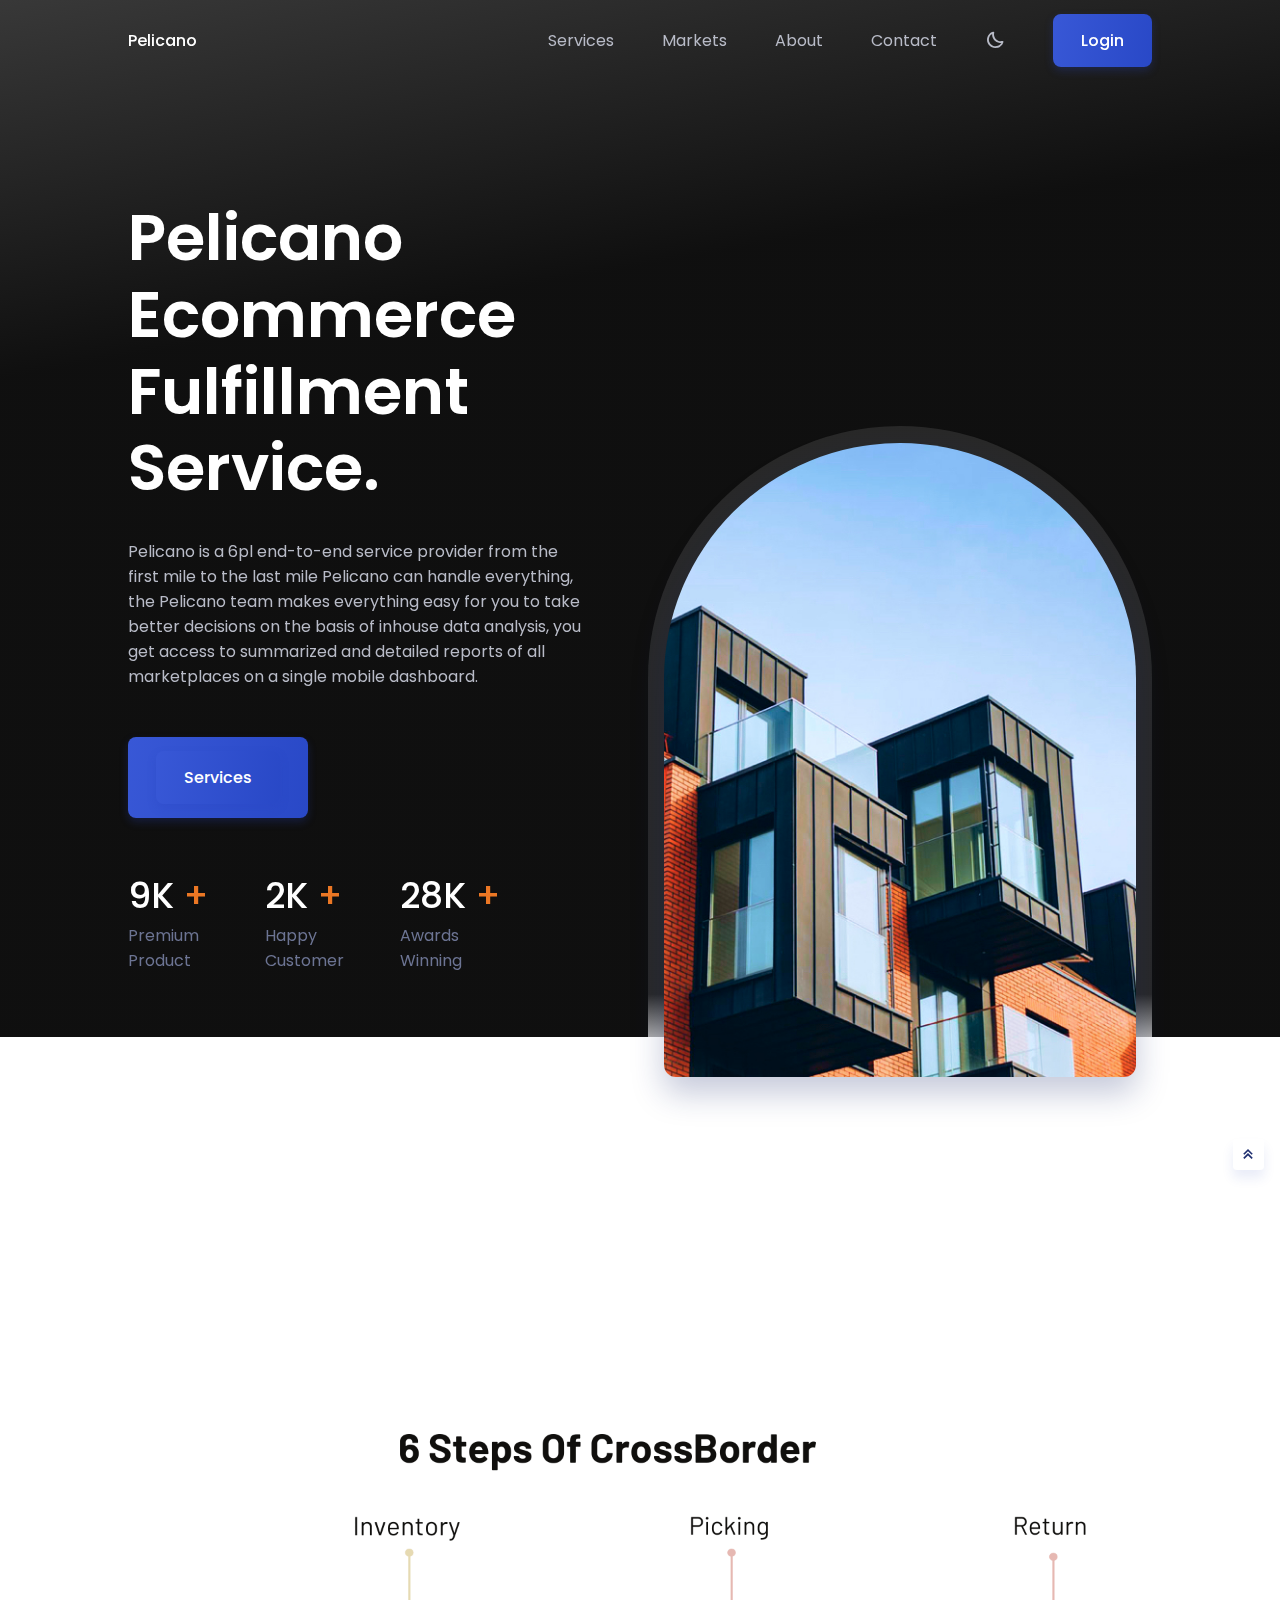
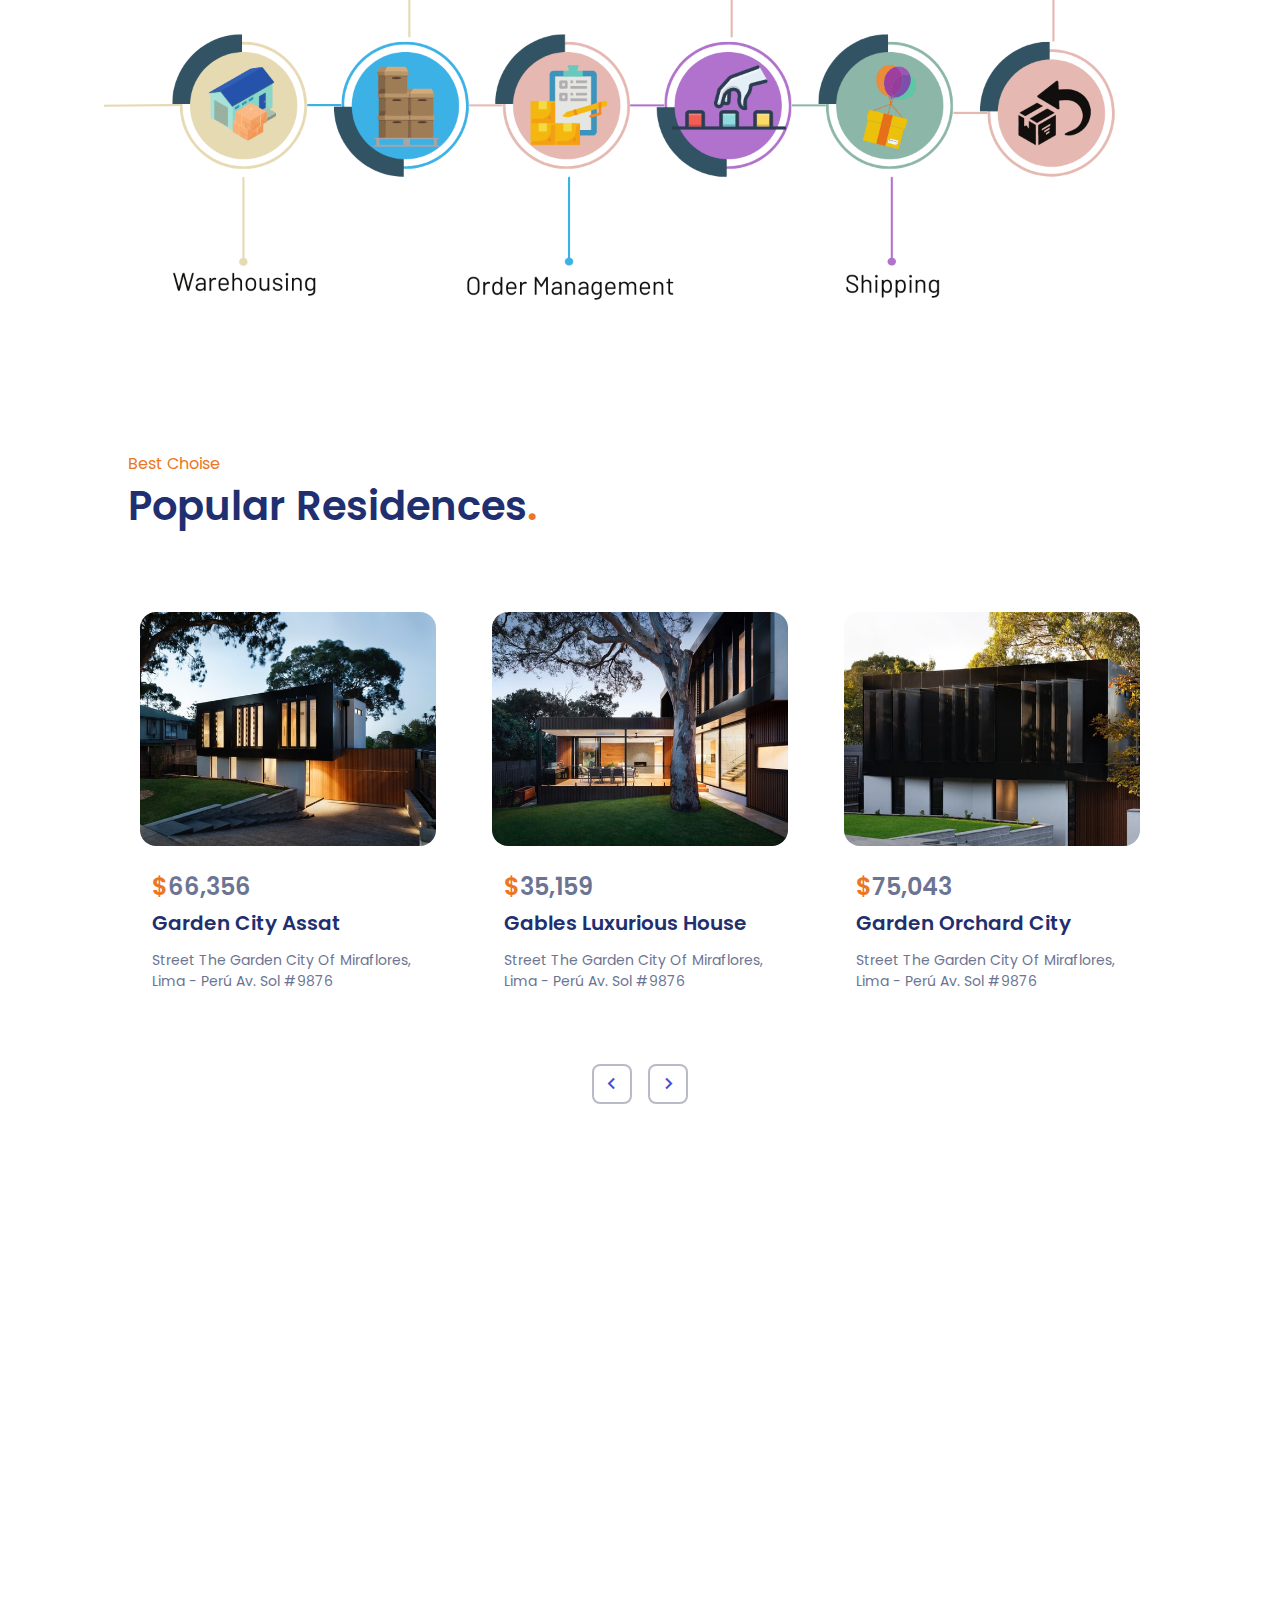
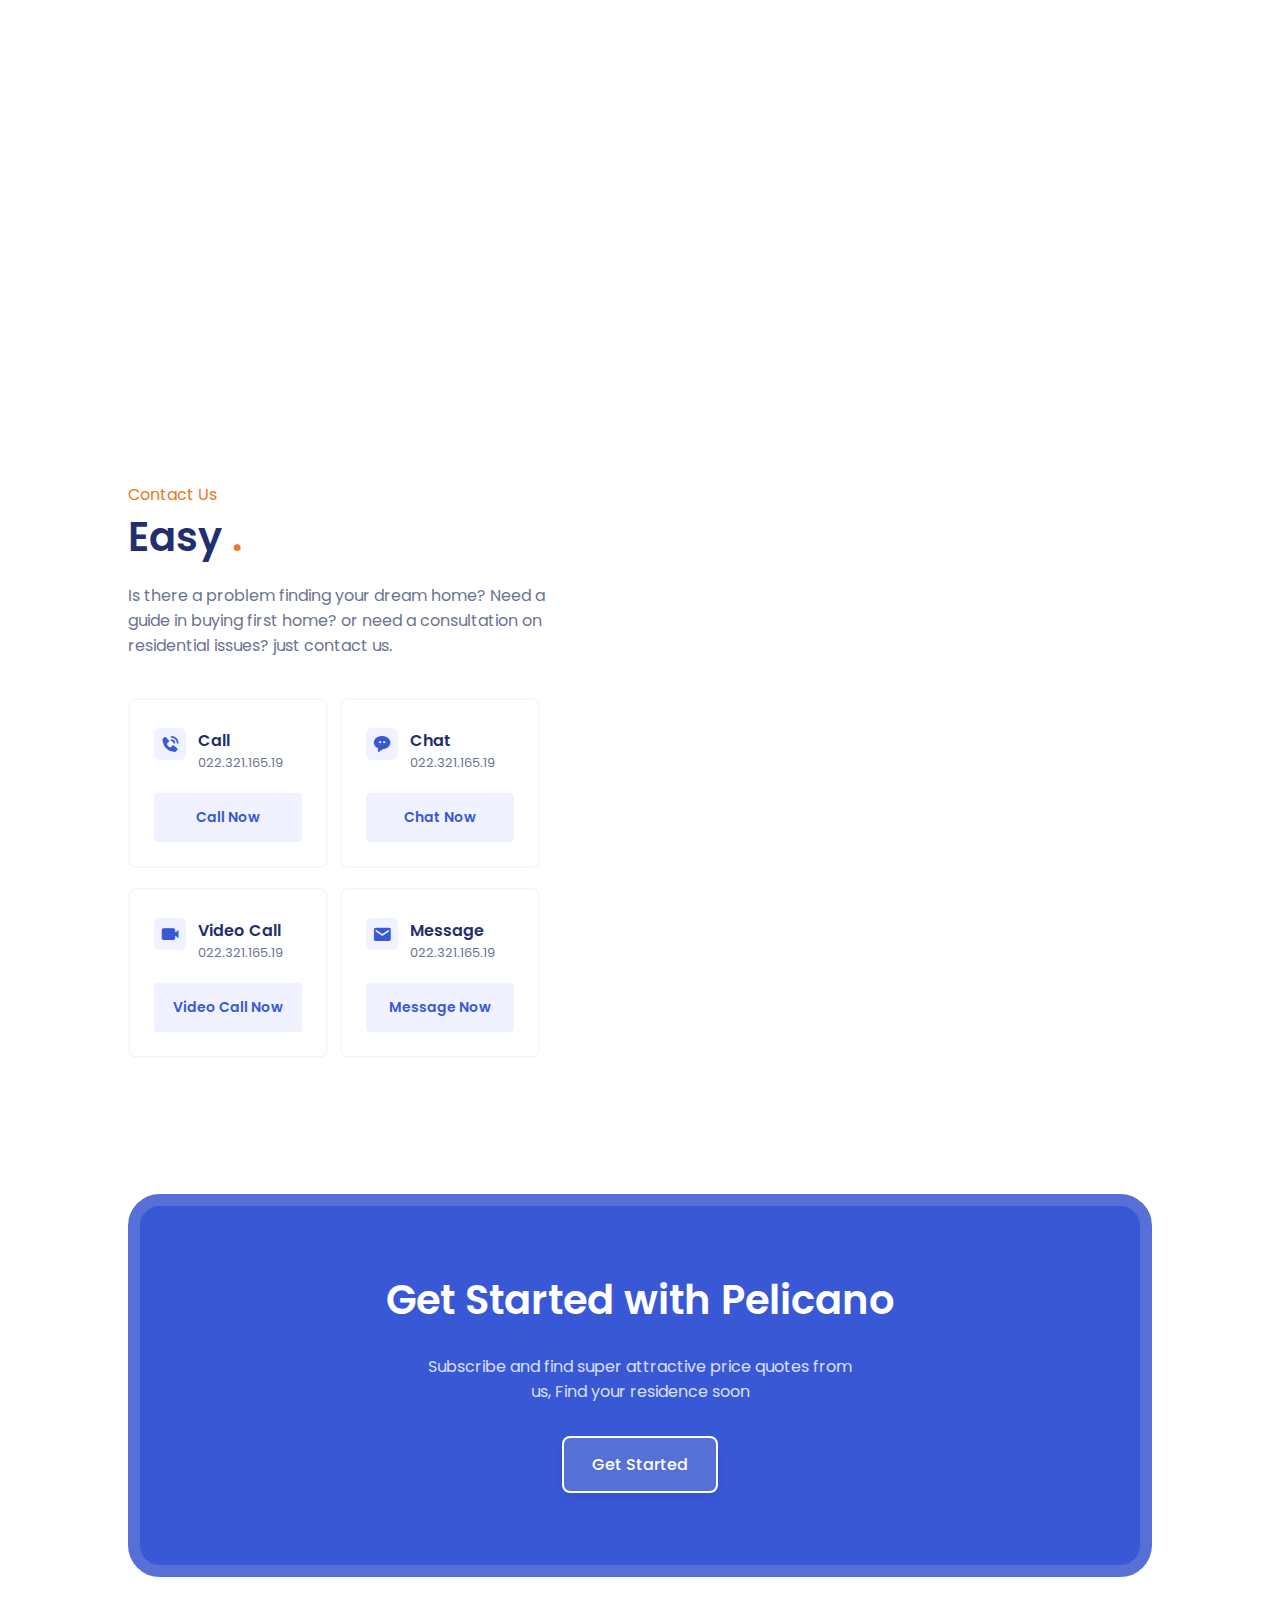
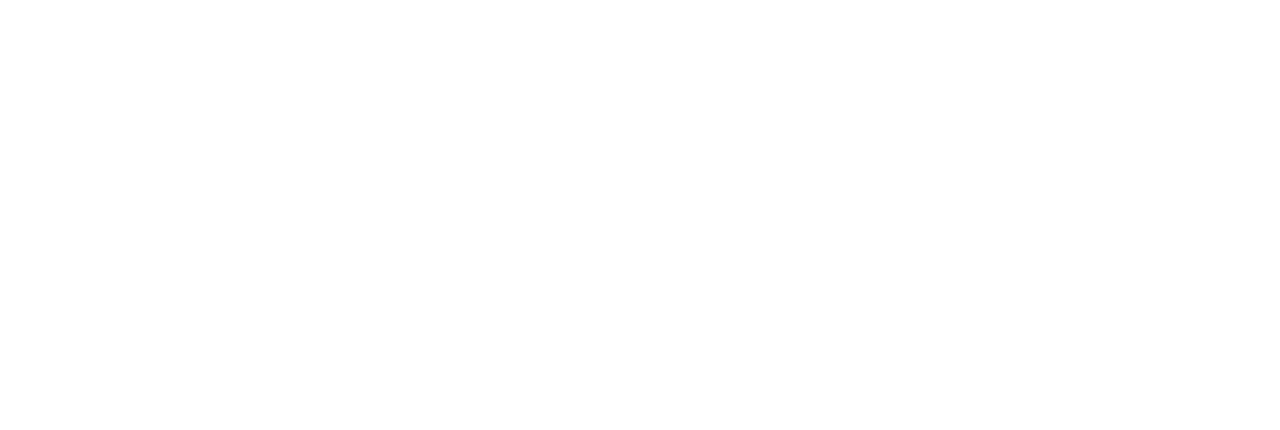
==== index.html @ 0309e541 "Update index.html" ====
<!DOCTYPE html>
<html lang="en">
    <head>
        <meta charset="UTF-8" />
        <meta name="viewport" content="width=device-width, initial-scale=1.0" />

        <!--=============== FAVICON ===============-->
        <link rel="shortcut icon" href="assets/img/favicon.png" type="image/x-icon" />

        <!--=============== BOXICONS ===============-->
        <link href="https://unpkg.com/boxicons@2.1.2/css/boxicons.min.css" rel="stylesheet" />

        <!--=============== SWIPER CSS ===============-->
        <link rel="stylesheet" href="assets/css/swiper-bundle.min.css" />

        <!--=============== CSS ===============-->
        <link rel="stylesheet" href="assets//css//styles.css" />

        <title>Pelicano - Home</title>
    </head>
    <body>
        <!--==================== HEADER ====================-->
        <header class="header" id="header">
            <nav class="nav container">
                <a href="index.html" class="nav__logo"> Pelicano 
                    <!-- <i class="bx bxs-home-alt-2"></i>  -->
                </a>
                <div class="nav__menu">
                    <ul class="nav__list">
                        <li class="nav__item">
                            <a href="Services.html" class="nav__link">
                                <i class="bx bx-home-alt-2"></i>
                                <span>Services</span>
                            </a>
                        </li>
                        <li class="nav__item">
                            <a href="Markets.html" class="nav__link">
                                <i class="bx bx-building-house"></i>
                                <span>Markets</span>
                            </a>
                        </li>
                        <li class="nav__item">
                            <a href="About.html" class="nav__link">
                                <i class="bx bx-award"></i>
                                <span>About</span>
                            </a>
                        </li>
                        <li class="nav__item">
                            <a href="Contacts.html" class="nav__link">
                                <i class="bx bxs-phone"></i>
                                <span>Contact</span>
                            </a>
                        </li>
                    </ul>
                </div>

                <!--Theme change button -->
                <i class="bx bx-moon change-theme" id="theme-button"></i>

                <a href="Login.html" class="button nav__button">Login</a>
            </nav>
        </header>

        <!--==================== MAIN ====================-->
        <main class="main">
            <!--==================== HOME ====================-->
            <section class="home section" id="home">
                <div class="home__container container grid">
                    <div class="home__data">
                        <h1 class="home__title">
                            Pelicano Ecommerce Fulfillment Service. <br />
                        </h1>
                        <p class="home__description">
                            Pelicano is a 6pl end-to-end service provider from the first mile to the last mile Pelicano can handle everything, the Pelicano team makes everything easy for you to take better decisions on the basis of inhouse data analysis, you get access to summarized and detailed reports of all marketplaces on a single mobile dashboard.
                        </p>

                        <form action="Services.html" class="button">
                            <!-- <i class="bx bxs-map"></i>
                            <input
                                type="search"
                                placeholder="Search by location..."
                                class="home__search-input"
                            /> -->
                            <button class="button">Services</button>
                        </form>
                    <br/><br/><br/>

                        <div class="home__value">
                            <div>
                                <h1 class="home__value-number">9K <span>+</span></h1>
                                <span class="home__value-secription">Premium <br />Product</span>
                            </div>
                            <div>
                                <h1 class="home__value-number">2K <span>+</span></h1>
                                <span class="home__value-secription">Happy <br />Customer</span>
                            </div>
                            <div>
                                <h1 class="home__value-number">28K <span>+</span></h1>
                                <span class="home__value-secription">Awards <br />Winning</span>
                            </div>
                        </div>
                    </div>

                    <div class="home__images">
                        <div class="home__orbe"></div>
                        <div class="home__img">
                            <img src="assets/img/home.jpg" alt="home" />
                        </div>
                    </div>
                </div>
            </section>

            <!--==================== LOGOS ====================-->
            <section class="logos section">
                <div class="logos__container container grid">
                    <div class="logos__img">
                        <img src="assets/img/logo1.png" alt="" />
                    </div>
                    <div class="logos__img">
                        <img src="assets/img/logo2.png" alt="" />
                    </div>
                    <div class="logos__img">
                        <img src="assets/img/logo3.png" alt="" />
                    </div>
                    <div class="logos__img">
                        <img src="assets/img/logo4.png" alt="" />
                    </div>
                </div>
            </section>
            <article class="popular2"><br/><br/><br/><br/>
                <img src="assets/img/6SOCB.webp" alt="" class="popular">
            </article>
            

            <!--==================== POPULAR ====================-->
            <section class="popular section" id="popular">
                <div class="container">
                    <span class="section__subtitle"> Best Choise </span>
                    <h2 class="section__title">Popular Residences<span>.</span></h2>

                    <div class="popular__container swiper">
                        <div class="swiper-wrapper">
                            <article class="popular__card swiper-slide">
                                <img src="assets/img/popular1.jpg" alt="" class="popular__img" />
                                <div class="popular__data">
                                    <h2 class="popular__price"><span>$</span>66,356</h2>
                                    <h3 class="popular__title">Garden City Assat</h3>
                                    <p class="popular__description">
                                        Street The Garden City Of Miraflores, Lima - Perú Av. Sol
                                        #9876
                                    </p>
                                </div>
                            </article>

                            <article class="popular__card swiper-slide">
                                <img src="assets/img/popular2.jpg" alt="" class="popular__img" />
                                <div class="popular__data">
                                    <h2 class="popular__price"><span>$</span>35,159</h2>
                                    <h3 class="popular__title">Gables Luxurious House</h3>
                                    <p class="popular__description">
                                        Street The Garden City Of Miraflores, Lima - Perú Av. Sol
                                        #9876
                                    </p>
                                </div>
                            </article>

                            <article class="popular__card swiper-slide">
                                <img src="assets/img/popular3.jpg" alt="" class="popular__img" />
                                <div class="popular__data">
                                    <h2 class="popular__price"><span>$</span>75,043</h2>
                                    <h3 class="popular__title">Garden Orchard City</h3>
                                    <p class="popular__description">
                                        Street The Garden City Of Miraflores, Lima - Perú Av. Sol
                                        #9876
                                    </p>
                                </div>
                            </article>

                            <article class="popular__card swiper-slide">
                                <img src="assets/img/popular4.jpg" alt="" class="popular__img" />
                                <div class="popular__data">
                                    <h2 class="popular__price"><span>$</span>62,024</h2>
                                    <h3 class="popular__title">Luxurious City Garden</h3>
                                    <p class="popular__description">
                                        Street The Garden City Of Miraflores, Lima - Perú Av. Sol
                                        #9876
                                    </p>
                                </div>
                            </article>

                            <article class="popular__card swiper-slide">
                                <img src="assets/img/popular5.jpg" alt="" class="popular__img" />
                                <div class="popular__data">
                                    <h2 class="popular__price"><span>$</span>47,043</h2>
                                    <h3 class="popular__title">Aliva Private Garden</h3>
                                    <p class="popular__description">
                                        Street The Garden City Of Miraflores, Lima - Perú Av. Sol
                                        #9876
                                    </p>
                                </div>
                            </article>
                        </div>

                        <div class="swiper-button-next">
                            <i class="bx bx-chevron-right"></i>
                        </div>
                        <div class="swiper-button-prev">
                            <i class="bx bx-chevron-left"></i>
                        </div>
                    </div>
                </div>
            </section>

            <!--==================== VALUE ====================-->
            <section class="value section" id="value">
                <div class="value__container container grid">
                    <div class="value__images">
                        <div class="value__orbe"></div>
                        <div class="value__img">
                            <img src="assets/img//value.jpg" alt="value" />
                        </div>
                    </div>

                    <div class="value__content">
                        <div class="value__data">
                            <span class="sction__subtitle">Our Value</span>
                            <h2 class="section__title">Value We Give To You<span>.</span></h2>
                            <p class="value__description">
                                We always ready to help by providing the best service for you. We
                                believe a good place to live can make your life better.
                            </p>
                        </div>

                        <div class="value__accordion">
                            <div class="value__accordion-item">
                                <header class="value__accordion-header">
                                    <i class="bx bxs-shield-x value__accordion-icon"></i>
                                    <h3 class="value__accordion-title">
                                        Best interest rates on the market
                                    </h3>
                                    <div class="value__accordion-arrow">
                                        <i class="bx bxs-down-arrow"></i>
                                    </div>
                                </header>

                                <div class="value__accordion-content">
                                    <p class="value__accordion-description">
                                        Price we provides is the best for you, we guarantee no price
                                        changes on your property due to various unexpected costs
                                        that may come.
                                    </p>
                                </div>
                            </div>

                            <div class="value__accordion-item">
                                <header class="value__accordion-header">
                                    <i class="bx bxs-x-square value__accordion-icon"></i>
                                    <h3 class="value__accordion-title">Prevent unstable prices</h3>
                                    <div class="value__accordion-arrow">
                                        <i class="bx bxs-down-arrow"></i>
                                    </div>
                                </header>

                                <div class="value__accordion-content">
                                    <p class="value__accordion-description">
                                        Price we provides is the best for you, we guarantee no price
                                        changes on your property due to various unexpected costs
                                        that may come.
                                    </p>
                                </div>
                            </div>

                            <div class="value__accordion-item">
                                <header class="value__accordion-header">
                                    <i class="bx bxs-bar-chart-square value__accordion-icon"></i>
                                    <h3 class="value__accordion-title">
                                        Best prices on the market
                                    </h3>
                                    <div class="value__accordion-arrow">
                                        <i class="bx bxs-down-arrow"></i>
                                    </div>
                                </header>

                                <div class="value__accordion-content">
                                    <p class="value__accordion-description">
                                        Price we provides is the best for you, we guarantee no price
                                        changes on your property due to various unexpected costs
                                        that may come.
                                    </p>
                                </div>
                            </div>

                            <div class="value__accordion-item">
                                <header class="value__accordion-header">
                                    <i class="bx bxs-check-square value__accordion-icon"></i>
                                    <h3 class="value__accordion-title">Security of your data</h3>
                                    <div class="value__accordion-arrow">
                                        <i class="bx bxs-down-arrow"></i>
                                    </div>
                                </header>

                                <div class="value__accordion-content">
                                    <p class="value__accordion-description">
                                        Price we provides is the best for you, we guarantee no price
                                        changes on your property due to various unexpected costs
                                        that may come.
                                    </p>
                                </div>
                            </div>
                        </div>
                    </div>
                </div>
            </section>

            <!--==================== CONTACT ====================-->
            <section class="contact section" id="contact">
                <div class="contact__container container grid">
                    <div class="contact__images">
                        <div class="contact__orbe"></div>
                        <div class="contact__img">
                            <img src="assets/img/contact.png" alt="contact" />
                        </div>
                    </div>

                    <div class="conatct__content">
                        <div class="contact__data">
                            <span class="section__subtitle">Contact Us</span>
                            <h2 class="section__title">Easy <span>.</span></h2>
                            <p class="contact__description">
                                Is there a problem finding your dream home? Need a guide in buying
                                first home? or need a consultation on residential issues? just
                                contact us.
                            </p>
                        </div>

                        <div class="contact__card">
                            <div class="contact__card-box">
                                <div class="contact__card-info">
                                    <i class="bx bxs-phone-call"></i>
                                    <div>
                                        <h3 class="contact__card-title">Call</h3>
                                        <p class="contact__card-description">022.321.165.19</p>
                                    </div>
                                </div>

                                <button class="button contact__card-button">Call Now</button>
                            </div>
                            <div class="contact__card-box">
                                <div class="contact__card-info">
                                    <i class="bx bxs-message-rounded-dots"></i>
                                    <div>
                                        <h3 class="contact__card-title">Chat</h3>
                                        <p class="contact__card-description">022.321.165.19</p>
                                    </div>
                                </div>

                                <button class="button contact__card-button">Chat Now</button>
                            </div>
                            <div class="contact__card-box">
                                <div class="contact__card-info">
                                    <i class="bx bxs-video"></i>
                                    <div>
                                        <h3 class="contact__card-title">Video Call</h3>
                                        <p class="contact__card-description">022.321.165.19</p>
                                    </div>
                                </div>

                                <button class="button contact__card-button">Video Call Now</button>
                            </div>
                            <div class="contact__card-box">
                                <div class="contact__card-info">
                                    <i class="bx bxs-envelope"></i>
                                    <div>
                                        <h3 class="contact__card-title">Message</h3>
                                        <p class="contact__card-description">022.321.165.19</p>
                                    </div>
                                </div>

                                <button class="button contact__card-button">Message Now</button>
                            </div>
                        </div>
                    </div>
                </div>
            </section>

            <!--==================== SUBSCRIBE ====================-->
            <section class="subscribe section">
                <div class="subscribe__container container">
                    <h1 class="subscribe__title">Get Started with Pelicano</h1>
                    <p class="subscribe__description">
                        Subscribe and find super attractive price quotes from us, Find your
                        residence soon
                    </p>
                    <a href="#" class="button subscribe__button">Get Started</a>
                </div>
            </section>
        </main>

        <!--==================== FOOTER ====================-->
        <footer class="footer section">
            <div class="footer__container container grid">
                <div>
                    <a href="#" class="footer__logo">Pelicano
                        <!-- <i class="bx bxs-home-alt-2"></i>  -->
                    </a>
                    <p class="footer__description">
                        Our vision is to make all people <br />
                        the best place to live for them.
                    </p>
                </div>

                <div class="footer__content">
                    <div>
                        <h3 class="footer__title">About</h3>
                        <ul class="footer__links">
                            <li>
                                <a href="#" class="footer__link">About Us</a>
                            </li>
                            <li>
                                <a href="#" class="footer__link">Features</a>
                            </li>
                            <li>
                                <a href="#" class="footer__link">News & Blog</a>
                            </li>
                        </ul>
                    </div>

                    <div>
                        <h3 class="footer__title">Company</h3>
                        <ul class="footer__links">
                            <li>
                                <a href="#" class="footer__link">How We Work?</a>
                            </li>
                            <li>
                                <a href="#" class="footer__link">Capital</a>
                            </li>
                            <li>
                                <a href="#" class="footer__link">Security</a>
                            </li>
                        </ul>
                    </div>

                    <div>
                        <h3 class="footer__title">Support</h3>
                        <ul class="footer__links">
                            <li>
                                <a href="#" class="footer__link">FAQs</a>
                            </li>
                            <li>
                                <a href="#" class="footer__link">Support center</a>
                            </li>
                            <li>
                                <a href="#" class="footer__link">Contact Us</a>
                            </li>
                        </ul>
                    </div>

                    <div>
                        <h3 class="footer__title">Follow us</h3>
                        <ul class="footer__socia">
                            <a
                                href="https://www.facebook.com/"
                                target="_blank"
                                class="footer__social-link"
                            >
                                <i class="bx bxl-facebook-circle"></i>
                            </a>
                            <a
                                href="https://www.instagram.com/"
                                target="_blank"
                                class="footer__social-link"
                            >
                                <i class="bx bxl-instagram-alt"></i>
                            </a>
                            <a
                                href="https://www.pinterest.com/"
                                target="_blank"
                                class="footer__social-link"
                            >
                                <i class="bx bxl-pinterest"></i>
                            </a>
                        </ul>
                    </div>
                </div>
            </div>

            <div class="footer__info container">
                <span class="footer__copy"> &#169; Rohaan. All rigths reserved </span>

                <div class="footer__privacy">
                    <a href="#">Terms & Agreements</a>
                    <a href="#">Privacy Policy</a>
                </div>
            </div>
        </footer>

        <!--========== SCROLL UP ==========-->
        <a href="#" class="scrollup" id="scroll-up">
            <i class="bx bx-chevrons-up"></i>
        </a>

        <!--=============== SCROLLREVEAL ===============-->
        <script src="assets/js/scrollreveal.min.js"></script>

        <!--=============== SWIPER JS ===============-->
        <script src="assets/js/swiper-bundle.min.js"></script>

        <!--=============== MAIN JS ===============-->
        <script src="/assets/js/main.js"></script>
    </body>
</html>
---- assets/css/styles.css ----
/*=============== GOOGLE FONTS ===============*/
@import url("https://fonts.googleapis.com/css2?family=Poppins:wght@400;500;600&display=swap");

/*=============== VARIABLES CSS ===============*/
:root {
    --header-height: 3.5rem;

    /*========== Colors ==========*/
    /*Color mode HSL(hue, saturation, lightness)*/
    --first-color: hsl(228, 66%, 53%);
    --first-color-alt: hsl(228, 66%, 47%);
    --first-color-light: hsl(228, 62%, 59%);
    --first-color-lighten: hsl(228, 100%, 97%);
    --second-color: hsl(25, 83%, 53%);
    --title-color: hsl(228, 57%, 28%);
    --text-color: hsl(228, 15%, 50%);
    --text-color-light: hsl(228, 12%, 75%);
    --border-color: hsl(228, 99%, 98%);
    --body-color: #fff;
    --container-color: #fff;

    /*========== Font and typography ==========*/
    /*.5rem = 8px | 1rem = 16px ...*/
    --body-font: "Poppins", sans-serif;
    --biggest-font-size: 2.25rem;
    --h1-font-size: 1.5rem;
    --h2-font-size: 1.25rem;
    --h3-font-size: 1rem;
    --normal-font-size: 0.938rem;
    --small-font-size: 0.813rem;
    --smaller-font-size: 0.75rem;

    /*========== Font weight ==========*/
    --font-medium: 500;
    --font-semi-bold: 600;

    /*========== z index ==========*/
    --z-tooltip: 10;
    --z-fixed: 100;
}

/* Responsive typography */
@media screen and (min-width: 1024px) {
    :root {
        --biggest-font-size: 4rem;
        --h1-font-size: 2.25rem;
        --h2-font-size: 1.5rem;
        --h3-font-size: 1.25rem;
        --normal-font-size: 1rem;
        --small-font-size: 0.875rem;
        --smaller-font-size: 0.813rem;
    }
}

/*=============== BASE ===============*/
* {
    box-sizing: border-box;
    padding: 0;
    margin: 0;
}

html {
    scroll-behavior: smooth;
}

body {
    font-family: var(--body-font);
    font-size: var(--normal-font-size);
    background-color: var(--body-color);
    color: var(--text-color);
    transition: 0.3s; /* For animation dark mode */
}

h1,
h2,
h3 {
    color: var(--title-color);
    font-weight: var(--font-semi-bold);
}

ul {
    list-style: none;
}

a {
    text-decoration: none;
}

img {
    max-width: 100%;
    height: auto;
}

input,
button {
    font-family: var(--body-font);
    outline: none;
    border: none;
}

/*=============== THEME ===============*/
.change-theme {
    font-size: 1.25rem;
    color: #fff;
    cursor: pointer;
    transition: 0.3s;
}

.change-theme:hover {
    color: var(--first-color);
}

/*========== Variables Dark theme ==========*/

body.dark-theme {
    --first-color: hsl(228, 66%, 62%);
    --second-color: hsl(25, 57%, 54%);
    --title-color: hsl(228, 8%, 95%);
    --text-color: hsl(228, 8%, 70%);
    --border-color: hsl(228, 16%, 14%);
    --body-color: hsl(228, 12%, 8%);
    --container-color: hsl(228, 16%, 12%);
}

/*========== 
    Color changes in some parts of 
    the website, in dark theme 
==========*/

.dark-theme .home__search,
.dark-theme .swiper-button-next,
.dark-theme .swiper-button-prev {
    border: 3px solid var(--border-color);
}

.dark-theme .nav__menu,
.dark-theme .home__img,
.dark-theme .popular__card:hover,
.dark-theme .value__img,
.dark-theme .accordion-open,
.dark-theme .accordion-open .value__accordion-icon,
.dark-theme .accordion-open .value__accordion-arrow,
.dark-theme .contact__img,
.dark-theme .contact__card-box:hover,
.dark-theme .scrollup {
    box-shadow: none;
}

.dark-theme .value__orbe,
.dark-theme .value__accordion-icon,
.dark-theme .value__accordion-arrow,
.dark-theme .contact__orbe,
.dark-theme .contact__card i,
.dark-theme .contact__card-button,
.dark-theme .subscribe__container {
    background-color: var(--container-color);
}

.dark-theme .subscribe__container {
    border: 6px solid var(--border-color);
}

.dark-theme .subscribe__description {
    color: var(--text-color);
}

.dark-theme::--webkit-scrollbar {
    background-color: hsl(228, 4%, 15%);
}

.dark-theme::--webkit-scrollbar-thumb {
    background-color: hsl(228, 4%, 25%);
}

.dark-theme::--webkit-scrollbar-thumb:hover {
    background-color: hsl(228, 4%, 35%);
}

/*=============== REUSABLE CSS CLASSES ===============*/
.container {
    max-width: 1024px;
    margin-left: 1.5rem;
    margin-right: 1.5rem;
}

.grid {
    display: grid;
}

.section {
    padding: 4.5rem 0 2rem;
}

.section__title {
    font-size: var(--h2-font-size);
    margin-bottom: 1rem;
}

.section__title span {
    color: var(--second-color);
}

.section__subtitle {
    display: block;
    font-size: var(--small-font-size);
    color: var(--second-color);
}

.main {
    overflow: hidden; /* For the animations ScrollReveal*/
}

/*=============== HEADER & NAV ===============*/
.header {
    position: fixed;
    top: 0;
    left: 0;
    width: 100%;
    background-color: transparent;
    z-index: var(--z-fixed);
    transition: 0.4s;
}

.nav {
    height: var(--header-height);
    display: flex;
    justify-content: space-between;
    align-items: center;
}

.nav__logo {
    color: #fff;
    display: inline-flex;
    align-items: center;
    column-gap: 0.25rem;
    font-weight: var(--font-medium);
    transition: 0.3s;
}

.nav__logo i {
    font-size: 1rem;
}

.nav__logo:hover {
    color: var(--first-color);
}

@media screen and (max-width: 1023px) {
    .nav__menu {
        position: fixed;
        bottom: 2rem;
        background-color: var(--container-color);
        box-shadow: 0 8px 24px hsla(228, 66%, 45%, 0.15);
        width: 90%;
        left: 0;
        right: 0;
        margin: 0 auto;
        padding: 1.3rem 3rem;
        border-radius: 1.25rem;
        transition: 0.4s;
    }

    .nav__list {
        display: flex;
        justify-content: space-between;
        align-items: center;
    }

    .nav__link {
        display: flex;
        color: var(--text-color);
        padding: 0.5rem;
        border-radius: 50%;
    }

    .nav__link i {
        font-size: 1.25rem;
    }

    .nav__link span {
        display: none;
    }
}

/* Change background header */

.scroll-header {
    background-color: var(--body-color);
    box-shadow: 0 1px 4px hsla(228, 4%, 15%, 0.1);
}

.scroll-header .nav__logo {
    color: var(--first-color);
}

.scroll-header .change-theme {
    color: var(--first-color);
}

/* Active link */
.active-link {
    background: linear-gradient(101deg, hsl(228, 66%, 53%), hsl(228, 66%, 47%));
    color: #fff;
    box-shadow: 0 4px 8px hsla(228, 66%, 45%, 0.25);
}

/*=============== HOME ===============*/
.home {
    background: linear-gradient(170deg, hsl(0, 0%, 22%) 0%, hsl(0, 0%, 6%) 30%);
    padding-bottom: 0;
}

.home__container {
    padding-top: 4rem;
    row-gap: 3.5rem;
}

.home__title,
.home__value-number {
    color: #fff;
}

.home__title {
    font-size: var(--biggest-font-size);
    line-height: 120%;
    margin-bottom: 1.25rem;
}

.home__description {
    color: var(--text-color-light);
    margin-bottom: 2rem;
}

.home__search {
    background-color: var(--body-color);
    padding: 0.35rem 0.35rem 0.35rem 0.75rem;
    display: flex;
    align-items: center;
    border-radius: 0.75rem;
    border: 3px solid var(--text-color-light);
    margin-bottom: 2rem;
}

.home__search i {
    font-size: 1.25rem;
    color: var(--first-color);
}

.home__search-input {
    width: 90%;
    background-color: var(--body-color);
    color: var(--text-color);
    margin: 0 0.5rem;
}

.home__search-input::placeholder {
    color: var(--text-color-light);
}

.home__value {
    display: flex;
    column-gap: 2.5rem;
}

.home__value-number {
    font-size: var(--h1-font-size);
    font-weight: var(--font-medium);
}

.home__value-number span {
    color: var(--second-color);
}

.home__value-description {
    display: flex;
    color: var(--text-color-light);
    font-size: var(--small-font-size);
}

.home__images {
    position: relative;
    display: flex;
    justify-content: center;
}

.home__orbe {
    width: 265px;
    height: 284px;
    background: linear-gradient(180deg, hsl(0, 0%, 16%) 93%, hsl(0, 0%, 67%) 100%);
    border-radius: 135px 135px 0 0;
}

.home__img {
    position: absolute;
    width: 250px;
    height: 300px;
    overflow: hidden;
    border-radius: 125px 125px 12px 12px;
    display: inline-flex;
    align-items: flex-end;
    bottom: -1.5rem;
    box-shadow: 0 16px 32px hsla(228, 66%, 25%, 0.25);
}

/*=============== BUTTON ===============*/

.button {
    display: inline-block;
    background: linear-gradient(101deg, hsl(228, 66%, 53%), hsl(228, 66%, 47%));
    color: #fff;
    padding: 14px 28px;
    border-radius: 0.5rem;
    font-size: var(--normal-font-size);
    font-weight: var(--font-medium);
    box-shadow: 0 4px 8px hsla(228, 66%, 45%, 0.25);
    transition: 0.3s;
    cursor: pointer;
}

.button:hover {
    box-shadow: 0 4px 12px hsla(228, 66%, 45%, 0.25);
}

.nav__button {
    display: none;
}

/*=============== LOGOS ===============*/

.logos__container {
    padding-top: 2rem;
    grid-template-columns: repeat(2, 1fr);
    gap: 3rem 2rem;
    justify-items: center;
}

.logos__img img {
    height: 60px;
    opacity: 0.2;
    transition: 0.3s;
}

.logos__img img:hover {
    opacity: 0.6;
}

/*=============== POPULAR ===============*/
.popular__container {
    padding: 1rem 0 5rem;
}

.popular__card {
    width: 290px;
    background-color: var(--container-color);
    padding: 0.5rem 0.5rem 1.5rem;
    border-radius: 1rem;
    margin: 0 auto;
    transition: 0.4s;
}

.popular__img {
    border-radius: 1rem;
    margin-bottom: 1rem;
}

.popular__data {
    padding: 0 1rem 0 0.5rem;
}

.popular__price {
    font-size: var(--h2-font-size);
    color: var(--text-color);
    margin-bottom: 0.25rem;
}

.popular__price span {
    color: var(--second-color);
}

.popular__title {
    font-size: var(--h3-font-size);
    margin-bottom: 0.75rem;
}

.popular__description {
    font-size: var(--small-font-size);
}

.popular__card:hover {
    box-shadow: 0 12px 16px hsla(228, 66%, 45%, 0.1);
}

/* Swiper class */
.swiper-button-prev::after,
.swiper-button-next::after {
    content: "";
}

.swiper-button-prev,
.swiper-button-next {
    top: initial;
    bottom: 0;
    width: initial;
    height: initial;
    background-color: var(--container-color);
    border: 2px solid var(--text-color-light);
    padding: 6px;
    border-radius: 0.5rem;
    font-size: 1.5rem;
    color: var(--first-color);
}

.swiper-button-prev {
    left: calc(50% - 3rem);
}

.swiper-button-next {
    right: calc(50% - 3rem);
}
/*=============== VALUE ===============*/
.value__container {
    row-gap: 3rem;
}

.value__images {
    position: relative;
    display: flex;
    justify-content: center;
}

.value__orbe {
    width: 266px;
    height: 316px;
    background-color: hsl(228, 24%, 97%);
    border-radius: 135px 135px 16px 16px;
}

.value__img {
    position: absolute;
    width: 250px;
    height: 300px;
    overflow: hidden;
    border-radius: 125px 125px 12px 12px;
    inset: 0;
    margin: auto;
    box-shadow: 0 16px 32px hsla(228, 66%, 45%, 0.25);
}

.value__description {
    font-size: var(--small-font-size);
    margin-bottom: 2rem;
}

.value__accordion {
    display: grid;
    row-gap: 1.5rem;
}

.value__accordion-item {
    background-color: var(--body-color);
    border: 2px solid var(--border-color);
    border-radius: 0.5rem;
    padding: 1rem 0.75rem;
}

.value__accordion-header {
    display: flex;
    align-items: center;
    cursor: pointer;
}

.value__accordion-icon {
    background-color: var(--first-color-lighten);
    padding: 5px;
    border-radius: 0.25rem;
    font-size: 18px;
    color: var(--first-color);
    margin-right: 0.75rem;
    transition: 0.3s;
}

.value__accordion-title {
    font-size: var(--small-font-size);
}

.value__accordion-arrow {
    display: inline-flex;
    background-color: var(--first-color-lighten);
    padding: 0.25rem;
    color: var(--first-color);
    border-radius: 2px;
    font-size: 10px;
    margin-left: auto;
    transition: 0.3s;
}

.value__accordion-arrow i {
    transition: 0.4s;
}

.value__accordion-description {
    font-size: var(--smaller-font-size);
    padding: 1.25rem 2.5rem 0 2.75rem;
}

.value__accordion-content {
    overflow: hidden;
    height: 0;
    transition: all 0.25s ease;
}

/*Rotate icon and add shadows*/
.accordion-open {
    box-shadow: 0 12px 32px hsla(228, 66%, 45%, 0.1);
}

.accordion-open .value__accordion-icon {
    box-shadow: 0 4px 4px hsla(228, 66%, 45%, 0.1);
}

.accordion-open .value__accordion-arrow {
    box-shadow: 0 2px 4px hsla(228, 66%, 45%, 0.1);
}

.accordion-open .value__accordion-arrow i {
    transform: rotate(180deg);
}

/*=============== CONTACT ===============*/

.contact__container {
    row-gap: 2rem;
}

.contact__images {
    position: relative;
    display: flex;
    justify-content: center;
}

.contact__orbe {
    width: 266px;
    height: 316px;
    background-color: hsl(228, 24%, 97%);
    border-radius: 135px 135px 16px 16px;
}

.contact__img {
    position: absolute;
    width: 250px;
    height: 300px;
    overflow: hidden;
    border-radius: 125px 125px 12px 12px;
    inset: 0;
    margin: auto;
    box-shadow: 0 16px 32px hsla(228, 66%, 25%, 0.25);
}

.contact__description {
    font-size: var(--small-font-size);
    margin-bottom: 2.5rem;
}

.contact__card {
    display: grid;
    grid-template-columns: repeat(2, 1fr);
    gap: 1.25rem 0.75rem;
}

.contact__card-box {
    background-color: var(--body-color);
    border: 2px solid var(--border-color);
    padding: 1.25rem 0.75rem;
    border-radius: 0.5rem;
    transition: 0.3s;
}

.contact__card-info {
    display: flex;
    align-items: flex-start;
    column-gap: 0.75rem;
    margin-bottom: 1.25rem;
}

.contact__card i {
    padding: 6px;
    background-color: var(--first-color-lighten);
    border-radius: 6px;
    font-size: 1.25rem;
    color: var(--first-color);
}

.contact__card-title {
    font-size: var(--normal-font-size);
}

.contact__card-description {
    font-size: var(--smaller-font-size);
}

.contact__card-button {
    display: flex;
    justify-content: center;
    font-size: var(--small-font-size);
    padding: 14px 0;
    width: 100%;
    border-radius: 0.25rem;
    background: var(--first-color-lighten);
    color: var(--first-color);
    font-weight: var(--font-semi-bold);
    box-shadow: none;
}

.contact__card-button:hover {
    background-color: var(--first-color);
    color: #fff;
}

.contact__card-box:hover {
    box-shadow: 0 8px 24px hsla(228, 66%, 45%, 0.1);
}

/*=============== SUBSCRIBE ===============*/
.subscribe {
    padding: 2.5rem 0;
}

.subscribe__container {
    background-color: var(--first-color);
    padding: 3rem 2rem;
    border-radius: 1.25rem;
    border: 6px solid var(--first-color-light);
    text-align: center;
}

.subscribe__title {
    font-size: var(--h2-font-size);
    color: #fff;
    margin-bottom: 1rem;
}

.subscribe__description {
    color: hsl(228, 90%, 92%);
    font-size: var(--small-font-size);
    margin-bottom: 2rem;
}

.subscribe__button {
    border: 2px solid #fff;
    background: var(--first-color-light);
    font-size: var(--small-font-size);
}

.subscribe__button:hover {
    background-color: var(--first-color);
}

/*=============== FOOTER ===============*/
.footer__container {
    row-gap: 2.5rem;
}

.footer__logo {
    color: var(--first-color);
    font-size: var(--h3-font-size);
    font-weight: var(--font-semi-bold);
    display: inline-flex;
    align-items: center;
    column-gap: 0.25rem;
    margin-bottom: 0.75rem;
}

.footer__logo i {
    font-size: 1.25rem;
}

.footer__description,
.footer__link {
    font-size: var(--small-font-size);
    font-weight: var(--font-medium);
}

.footer__content,
.footer__links {
    display: grid;
}

.footer__content {
    grid-template-columns: repeat(2, max-content);
    gap: 2.5rem 4rem;
}

.footer__title {
    font-size: var(--h3-font-size);
    margin-bottom: 1rem;
}

.footer__links {
    row-gap: 0.5rem;
}

.footer__link {
    color: var(--text-color);
    transition: 0.3s;
}

.footer__link:hover {
    color: var(--title-color);
}

.footer__socia {
    display: flex;
    column-gap: 1rem;
}

.footer__social-link {
    font-size: 1.25rem;
    color: var(--text-color);
    transition: 0.3s;
}

.footer__social-link:hover {
    color: var(--title-color);
}

.footer__info,
.footer__privacy {
    display: flex;
}

.footer__info {
    padding-bottom: 6rem;
    margin-top: 5.5rem;
    flex-direction: column;
    text-align: center;
    row-gap: 1.5rem;
}

.footer__copy,
.footer__privacy a {
    font-size: var(--smaller-font-size);
    font-weight: var(--font-medium);
    color: var(--text-color);
}

.footer__privacy {
    justify-content: center;
    column-gap: 1.25rem;
}

/*=============== SCROLL BAR ===============*/

::-webkit-scrollbar {
    width: 0.6rem;
    border-radius: 0.5rem;
    background-color: hsl(228, 8%, 76%);
}

::-webkit-scrollbar-thumb {
    background-color: hsl(228, 8%, 64%);
}

::-webkit-scrollbar-thumb:hover {
    background-color: hsl(228, 8%, 54%);
    border-radius: 0.5rem;
}

/*=============== SCROLL UP ===============*/
.scrollup {
    position: fixed;
    right: 1rem;
    bottom: -30%;
    background-color: var(--container-color);
    box-shadow: 0 8px 12px hsl(228, 66%, 45%, 0.1);
    display: inline-flex;
    padding: 0.35rem;
    border-radius: 0.25rem;
    color: var(--title-color);
    font-size: 1.25rem;
    z-index: var(--z-tooltip);
    transition: 0.3s;
}

.scrollup:hover {
    transform: translateY(-0.25rem);
    color: var(--first-color);
}

/* Show Scroll Up*/
.show-scroll {
    bottom: 8rem;
}

/*=============== BREAKPOINTS ===============*/
/* For small devices */
@media screen and (max-width: 350px) {
    .container {
        margin-left: 1rem;
        margin-right: 1rem;
    }

    .section {
        padding: 3.5rem 0 1rem;
    }

    .home {
        padding-bottom: 0;
    }

    .contact__card {
        grid-template-columns: repeat(1, 180px);
        justify-content: center;
    }
}

@media screen and (max-width: 320px) {
    .nav__menu {
        padding: 1.3rem 1.5rem;
    }

    .home__value {
        column-gap: 1rem;
    }

    .home__img {
        width: 220px;
        height: 280px;
    }

    .home__orbe {
        width: 240px;
        height: 264px;
    }

    .logos__container {
        gap: 2rem 1rem;
    }

    .popular__card {
        width: 230px;
        padding: 0.5rem 0.5rem 0.75rem;
    }

    .value__img,
    .contact__img {
        width: 220px;
        height: 260px;
    }

    .value__orbe,
    .contact__orbe {
        width: 236px;
        height: 280px;
    }

    .subscribe__container {
        padding: 2rem 1rem;
    }

    .footer__content {
        gap: 2.5rem;
    }
}

/* For medium devices */
@media screen and (min-width: 576px) {
    .nav__menu {
        width: 342px;
    }

    .home__search {
        width: 412px;
    }

    .contact__card {
        grid-template-columns: repeat(2, 192px);
        justify-content: center;
    }

    .footer__content {
        grid-template-columns: repeat(3, max-content);
    }
}

@media screen and (min-width: 767px) {
    .home__container {
        grid-template-columns: repeat(2, 1fr);
        padding-top: 2rem;
    }

    .home__orbe {
        align-self: flex-end;
    }

    .home__data {
        padding-bottom: 2rem;
    }

    .logos__container {
        grid-template-columns: repeat(4, max-content);
        justify-content: center;
    }

    .value__container,
    .contact__container {
        grid-template-columns: repeat(2, 1fr);
        align-items: center;
    }

    .contact__images {
        order: 1;
    }

    .contact__card {
        justify-content: initial;
    }

    .subscribe__container {
        padding: 3rem 13rem;
    }

    .footer__container {
        grid-template-columns: repeat(2, max-content);
        justify-content: space-between;
    }
}

/* For large devices */
@media screen and (min-width: 1023px) {
    .section {
        padding: 7.5rem 0 1rem;
    }

    .section__title {
        font-size: 2.5rem;
    }

    .section__subtitle {
        font-size: var(--normal-font-size);
    }

    .nav {
        height: calc(var(--header-height) + 1.5rem);
    }

    .nav__menu {
        width: initial;
        margin-left: auto;
    }

    .nav__list {
        display: flex;
        column-gap: 3rem;
    }

    .nav__link {
        color: var(--text-color-light);
    }

    .nav__link i {
        display: none;
    }

    .nav__button {
        display: inline-block;
    }

    .active-link {
        background: none;
        box-shadow: none;
        color: var(--first-color);
        font-weight: var(--font-medium);
    }

    .change-theme {
        margin: 0 3rem;
        color: var(--text-color-light);
    }

    .scroll-header .nav__link,
    .scroll-header .change-theme {
        color: var(--text-color);
    }

    .scroll-header .active-link {
        color: var(--first-color);
    }

    .home {
        padding-bottom: 0;
    }
    .home__container {
        padding-top: 5rem;
        column-gap: 2rem;
    }

    .home__data {
        padding-bottom: 4rem;
    }

    .home__title {
        margin-bottom: 2rem;
    }

    .home__description,
    .home__search {
        margin-bottom: 3rem;
    }

    .home__value {
        column-gap: 3.5rem;
    }

    .home__orbe {
        width: 504px;
        height: 611px;
        border-radius: 256px 256px 0 0;
    }

    .home__img {
        width: 472px;
        height: 634px;
        border-radius: 236px 236px 12px 12px;
        bottom: -2.5rem;
    }

    .logos__img img {
        height: 100px;
    }

    .popular__container {
        padding-top: 3rem;
    }

    .popular__card {
        width: 320px;
        padding: 0.75rem 0.75rem 2rem;
    }

    .popular__data {
        padding: 0 0.25rem 0 0.75rem;
    }

    .value__container,
    .contact__container {
        align-items: flex-end;
        column-gap: 5rem;
    }

    .value__orbe,
    .contact__orbe {
        width: 501px;
        height: 641px;
        border-radius: 258px 258px 16px 16px;
    }

    .value__img,
    .contact__img {
        width: 461px;
        height: 601px;
        border-radius: 238px 238px 12px 12px;
    }

    .value__img img,
    .contact__img img {
        max-width: initial;
        width: 490px;
    }

    .value__description,
    .contact__description {
        font-size: var(--normal-font-size);
        margin-bottom: 2.5rem;
    }

    .value__accordion-title {
        font-size: var(--normal-font-size);
    }

    .value__accordion-item {
        padding: 1.25rem 1.25rem 1.25rem 1rem;
    }

    .value__accordion-description {
        padding-bottom: 1rem;
        font-size: var(--small-font-size);
    }

    .contact__card {
        grid-template-columns: repeat(2, 200px);
    }

    .contact__card-box {
        padding: 28px 1.5rem 1.5rem;
    }

    .subscribe__container {
        padding: 4rem 10rem 4.5rem;
        border-radius: 2rem;
        border: 12px solid var(--first-color-light);
    }

    .subscribe__title {
        font-size: 2.5rem;
        margin-bottom: 1.5rem;
    }

    .subscribe__description {
        font-size: var(--normal-font-size);
        padding: 0 8rem;
    }

    .subscribe__button {
        font-size: var(--normal-font-size);
    }

    .footer__content {
        grid-template-columns: repeat(4, max-content);
    }

    .footer__title {
        margin-bottom: 1.5rem;
    }

    .footer__links {
        row-gap: 1rem;
    }

    .footer__info {
        flex-direction: row;
        justify-content: space-between;
        padding-bottom: 2rem;
    }

    .show-scroll {
        bottom: 3rem;
        right: 3rem;
    }
}

@media screen and (min-width: 1040px) {
    .container {
        margin-left: auto;
        margin-right: auto;
    }

    .home__container {
        column-gap: 4rem;
    }
}

/* For 2K & 4K resolutions */
@media screen and (min-width: 2048px) {
    body {
        zoom: 1.5;
    }
}

@media screen and (min-width: 3840px) {
    body {
        zoom: 2;
    }
}
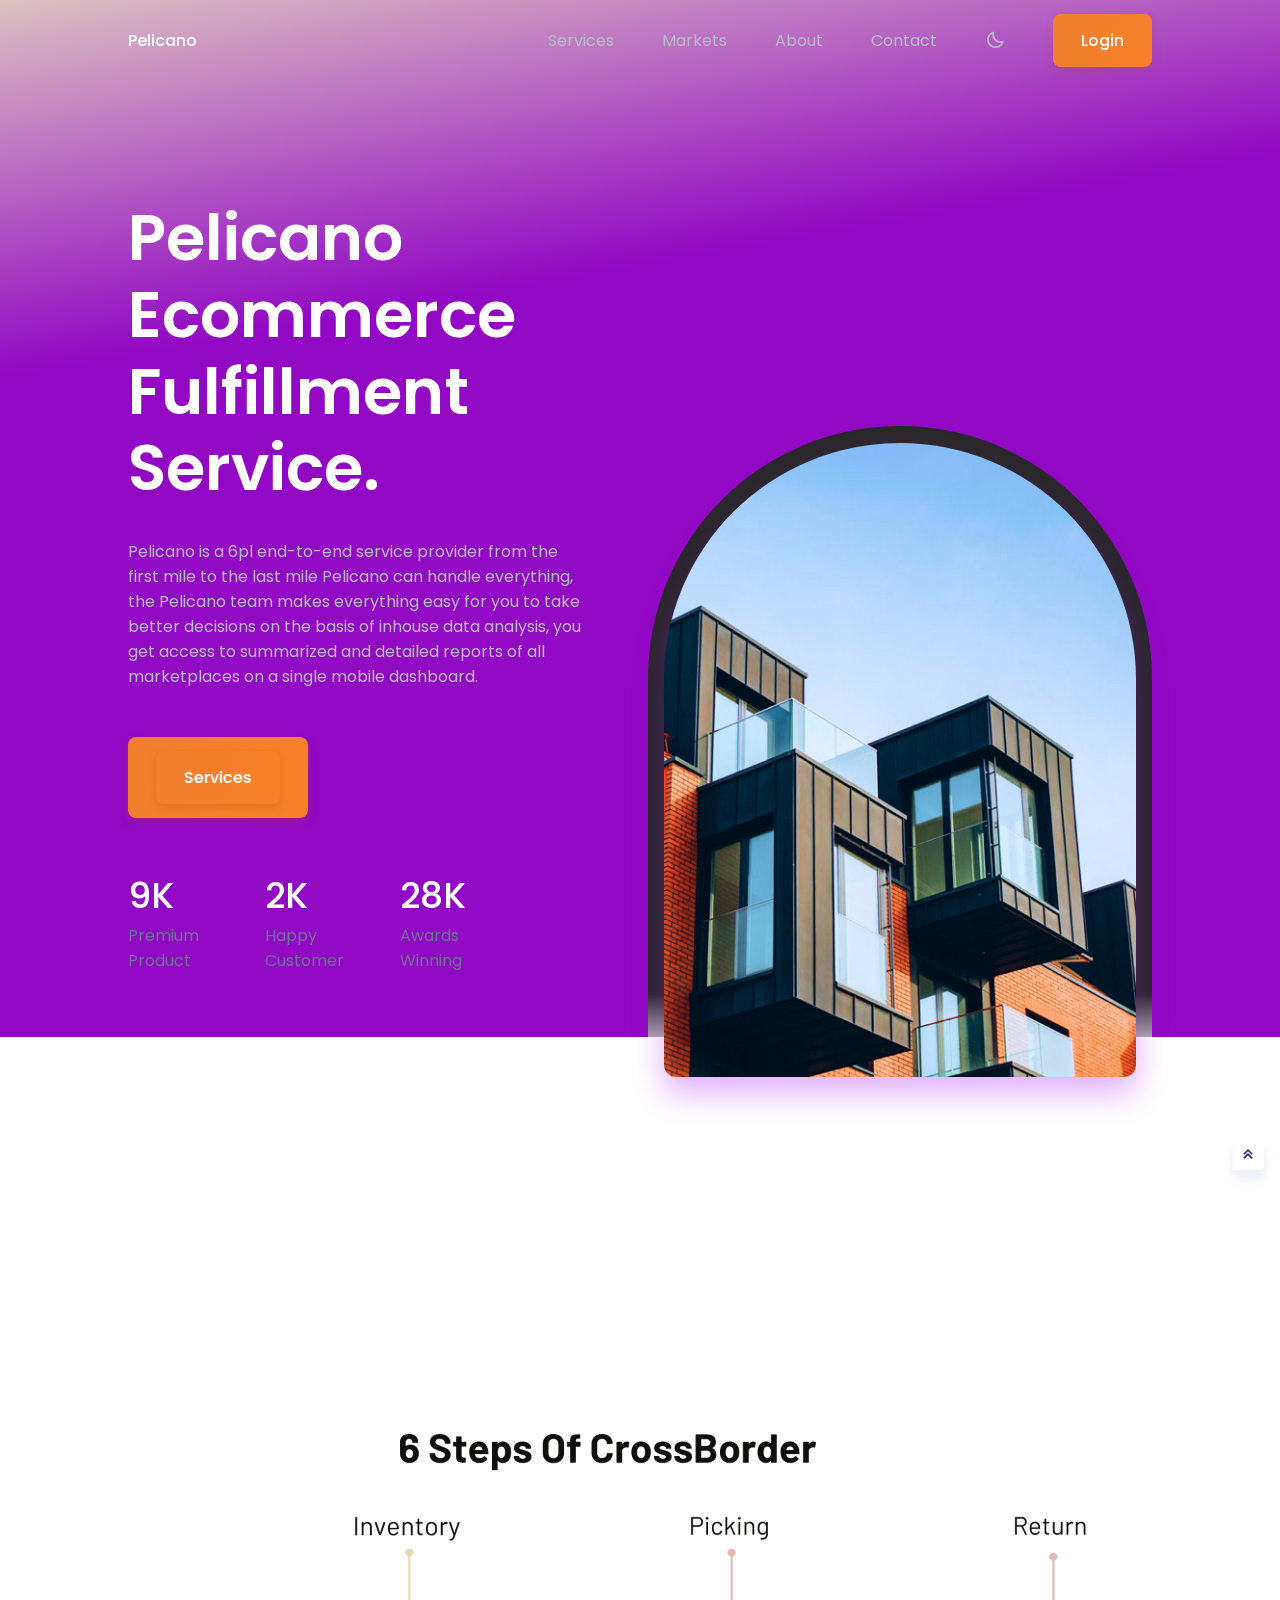
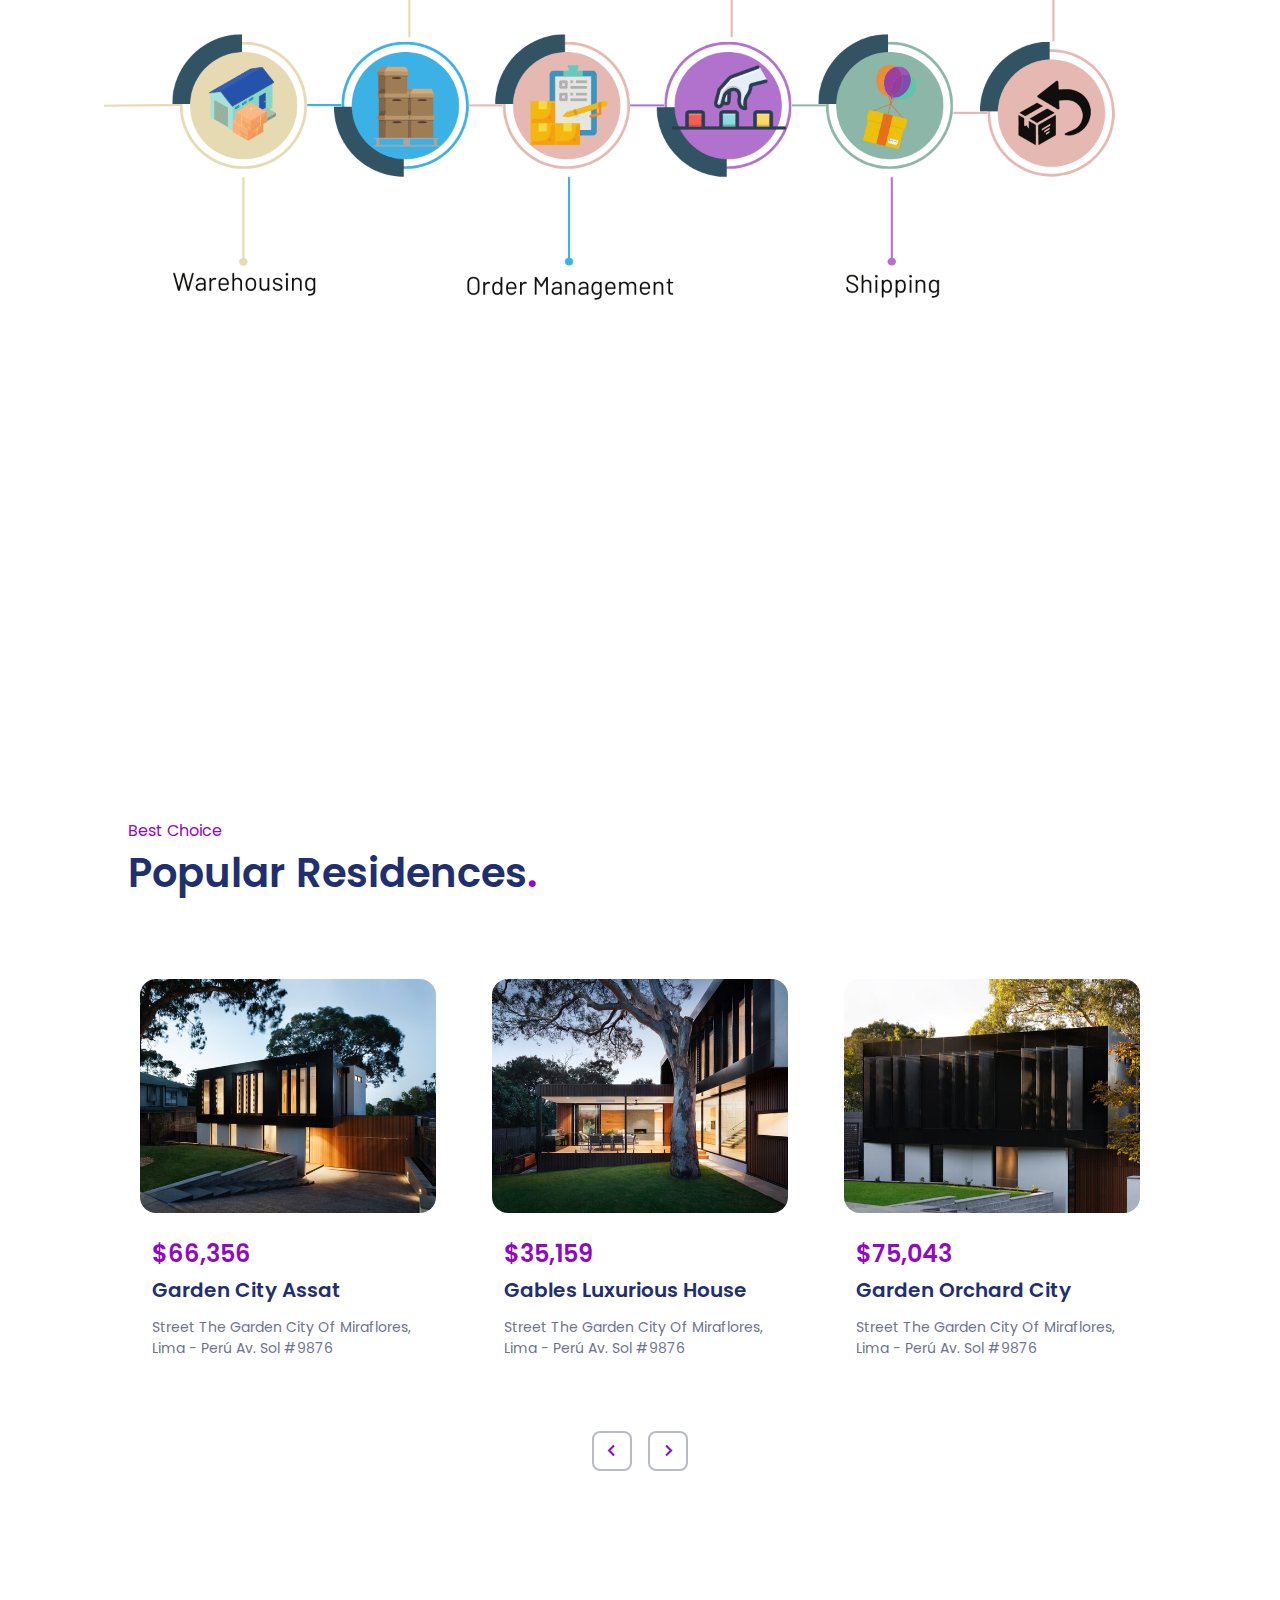
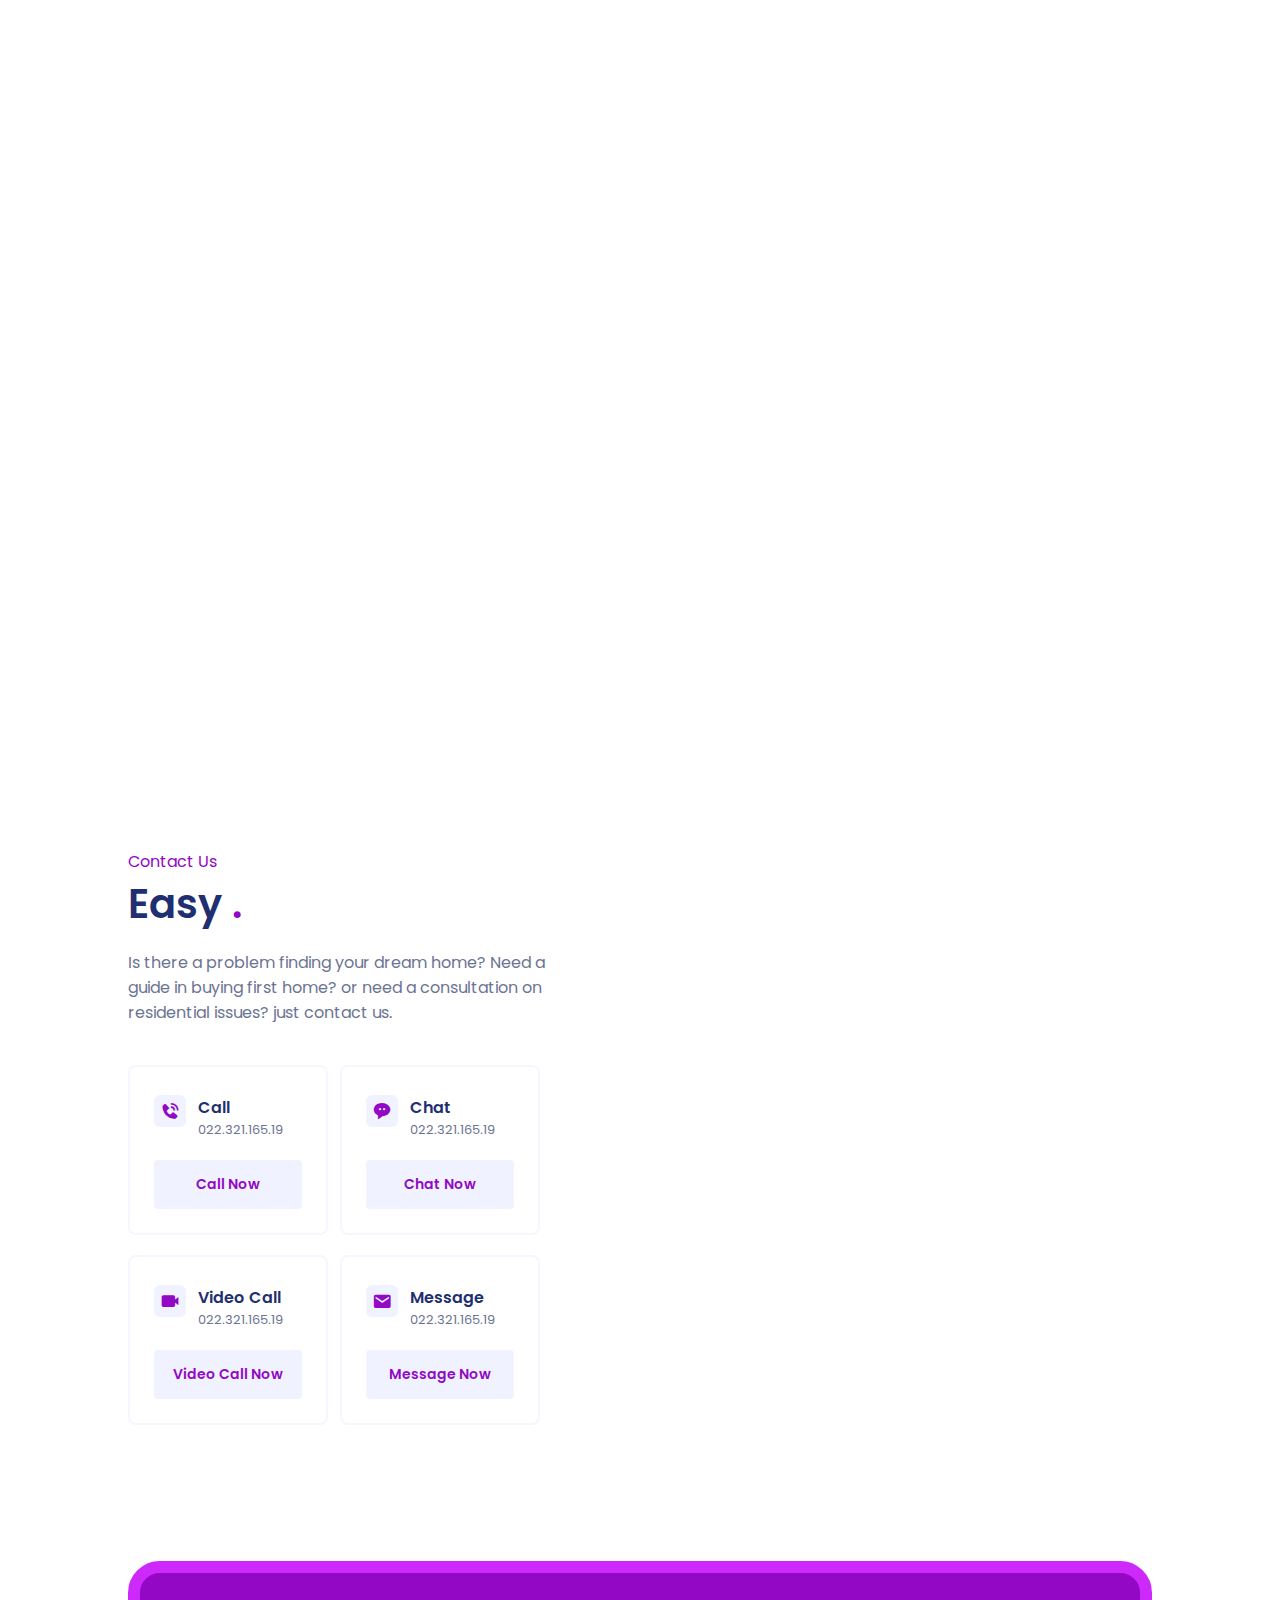
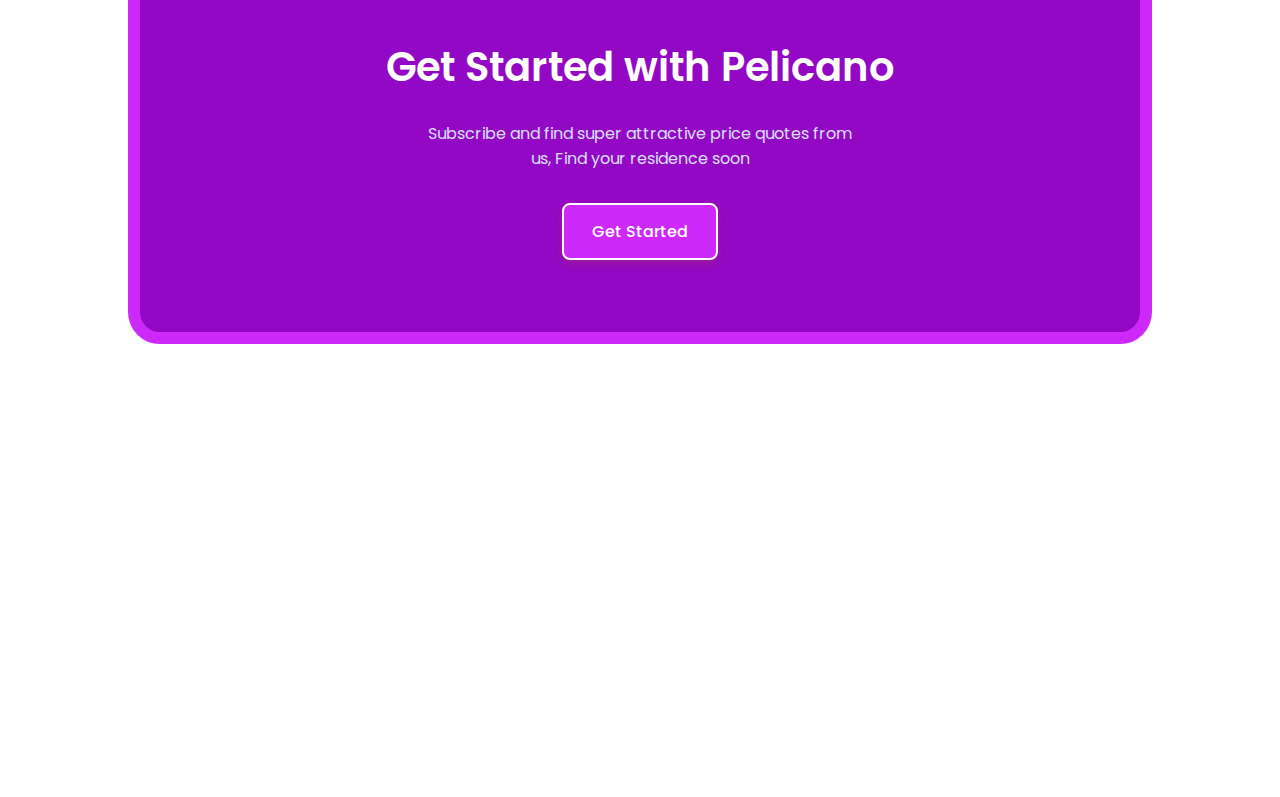
==== commit 890a8faf: "Add files via upload" ====
--- a/index.html
+++ b/index.html
@@ -83,8 +83,7 @@
                             /> -->
                             <button class="button">Services</button>
                         </form>
-                    <br/><br/><br/>
-
+                        <br/><br/><br/>
                         <div class="home__value">
                             <div>
                                 <h1 class="home__value-number">9K <span>+</span></h1>
@@ -132,10 +131,12 @@
             </article>
             
 
+            <iframe class="elementor-video" frameborder="0" allowfullscreen="" allow="accelerometer; autoplay; clipboard-write; encrypted-media; gyroscope; picture-in-picture; web-share" title="Pelicano is an E-commerce End-To-End fulfillment company that helps small businesses grow." width="640" height="360" src="https://www.youtube.com/embed/CZ4xOhDBCK4?controls=1&amp;rel=0&amp;playsinline=0&amp;modestbranding=0&amp;autoplay=1&amp;start=0&amp;enablejsapi=1&amp;origin=https%3A%2F%2Fpelicano.biz&amp;widgetid=1" id="widget2"></iframe>
+
             <!--==================== POPULAR ====================-->
             <section class="popular section" id="popular">
                 <div class="container">
-                    <span class="section__subtitle"> Best Choise </span>
+                    <span class="section__subtitle"> Best Choice </span>
                     <h2 class="section__title">Popular Residences<span>.</span></h2>
 
                     <div class="popular__container swiper">
--- a/assets/css/styles.css
+++ b/assets/css/styles.css
@@ -7,11 +7,11 @@
 
     /*========== Colors ==========*/
     /*Color mode HSL(hue, saturation, lightness)*/
-    --first-color: hsl(228, 66%, 53%);
+    --first-color: hsl(284, 92%, 40%);
     --first-color-alt: hsl(228, 66%, 47%);
-    --first-color-light: hsl(228, 62%, 59%);
+    --first-color-light: hsl(287, 95%, 57%);
     --first-color-lighten: hsl(228, 100%, 97%);
-    --second-color: hsl(25, 83%, 53%);
+    --second-color: hsl(284, 92%, 40%);
     --title-color: hsl(228, 57%, 28%);
     --text-color: hsl(228, 15%, 50%);
     --text-color-light: hsl(228, 12%, 75%);
@@ -305,11 +305,30 @@
 }
 
 /*=============== HOME ===============*/
+/*===============
 .home {
     background: linear-gradient(170deg, hsl(0, 0%, 22%) 0%, hsl(0, 0%, 6%) 30%);
     padding-bottom: 0;
 }
-
+.home {
+    background: linear-gradient(170deg, hsl(0, 0%, 22%) 0%, hsl(0, 0%, 6%) 30%);
+    padding-bottom: 0;
+}
+.home {
+    background: linear-gradient(170deg, hsl(0, 0%, 22%) 0%, hsl(0, 0%, 6%) 30%);
+    padding-bottom: 0;
+}
+===============*/
+.home {
+    background: linear-gradient(170deg, hsl(0, 28%, 81%) 0%, hsl(284, 92%, 40%) 30%);
+    padding-bottom: 0;
+}
+/*===============
+.home {
+    background: linear-gradient(170deg, hsl(0, 0%, 22%) 0%, hsl(0, 0%, 6%) 30%);
+    padding-bottom: 0;
+}
+===============*/
 .home__container {
     padding-top: 4rem;
     row-gap: 3.5rem;
@@ -399,11 +418,25 @@
     display: inline-flex;
     align-items: flex-end;
     bottom: -1.5rem;
-    box-shadow: 0 16px 32px hsla(228, 66%, 25%, 0.25);
+    box-shadow: 0 16px 32px hsla(278, 95%, 49%, 0.318);
 }
 
 /*=============== BUTTON ===============*/
 
+.button {
+    display: inline-block;
+    background: linear-gradient(101deg, hsl(25, 86%, 56%), hsl(25, 95%, 57%));
+    color: #fff;
+    padding: 14px 28px;
+    border-radius: 0.5rem;
+    font-size: var(--normal-font-size);
+    font-weight: var(--font-medium);
+    box-shadow: 0 4px 8px hsla(22, 75%, 39%, 0.25);
+    transition: 0.3s;
+    cursor: pointer;
+}
+
+/*=============== 
 .button {
     display: inline-block;
     background: linear-gradient(101deg, hsl(228, 66%, 53%), hsl(228, 66%, 47%));
@@ -416,6 +449,7 @@
     transition: 0.3s;
     cursor: pointer;
 }
+===============*/
 
 .button:hover {
     box-shadow: 0 4px 12px hsla(228, 66%, 45%, 0.25);
@@ -469,7 +503,7 @@
 
 .popular__price {
     font-size: var(--h2-font-size);
-    color: var(--text-color);
+    color: var(--second-color);
     margin-bottom: 0.25rem;
 }
 
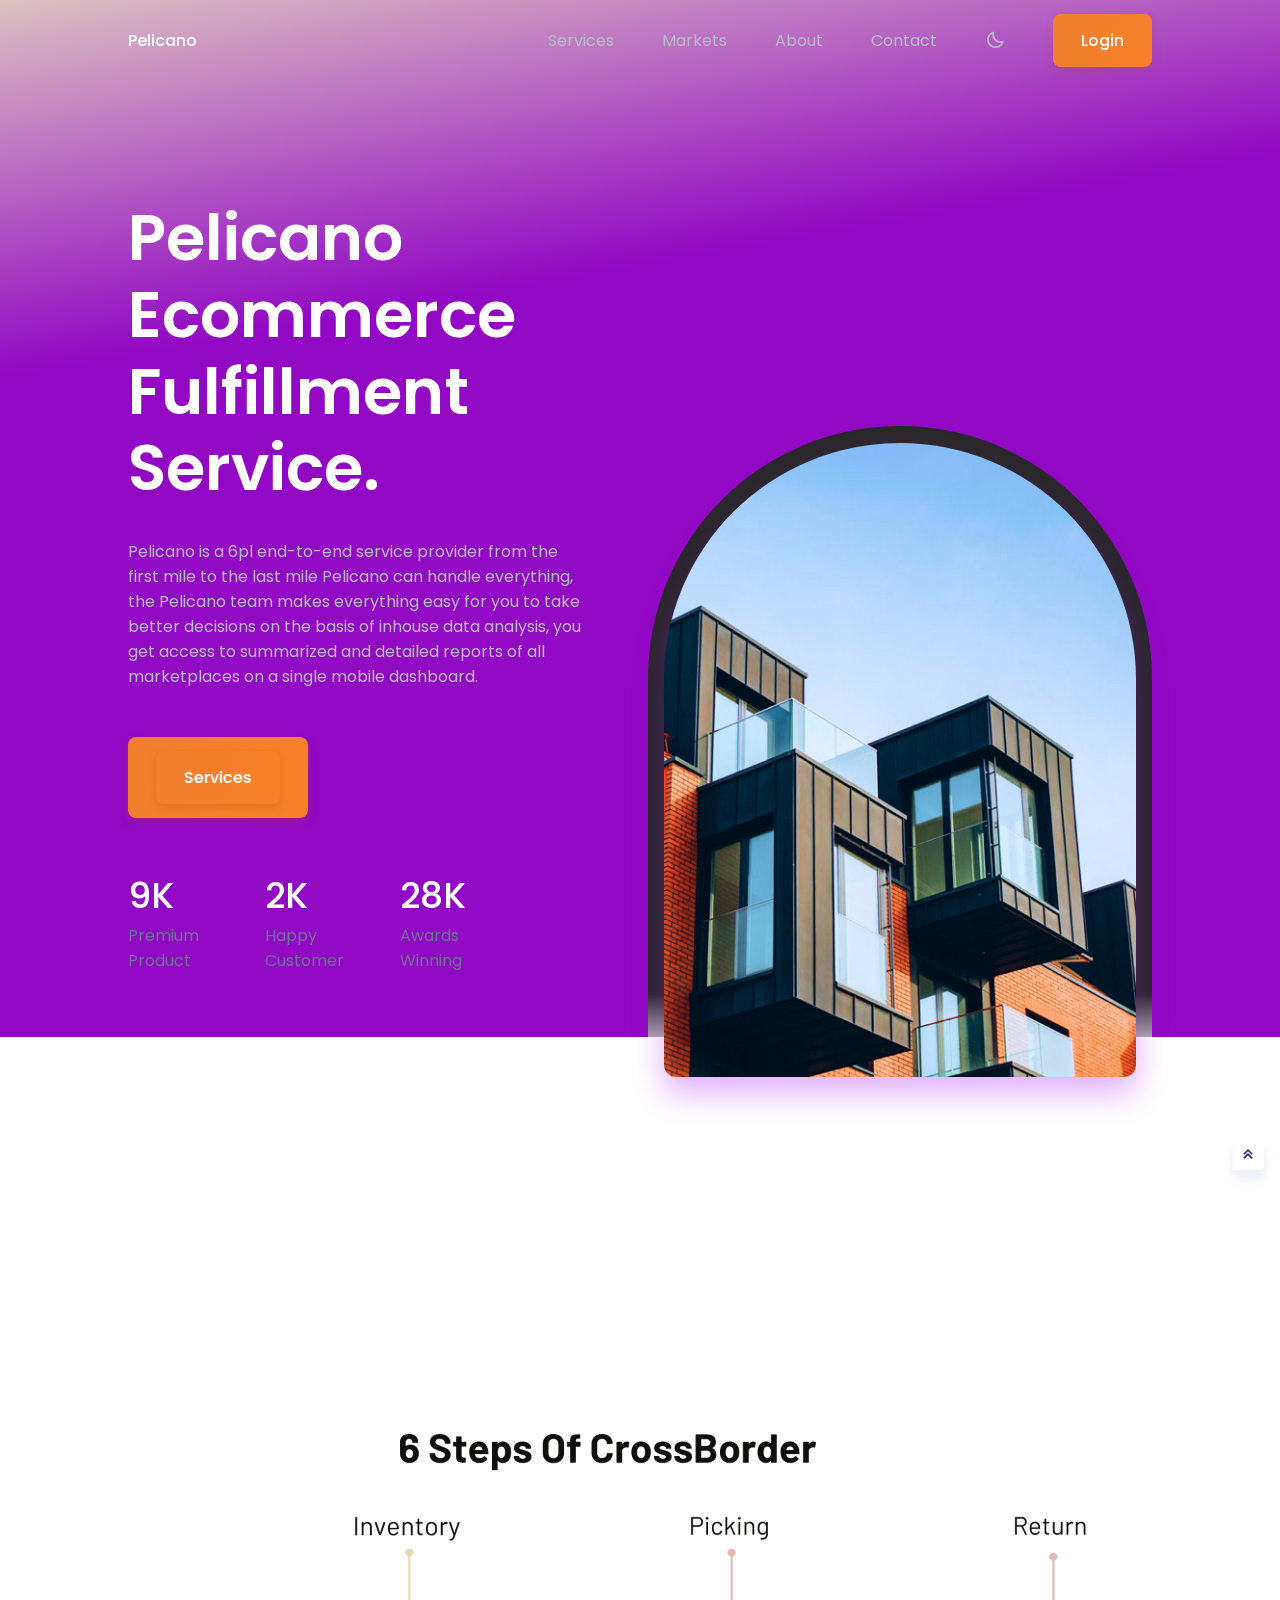
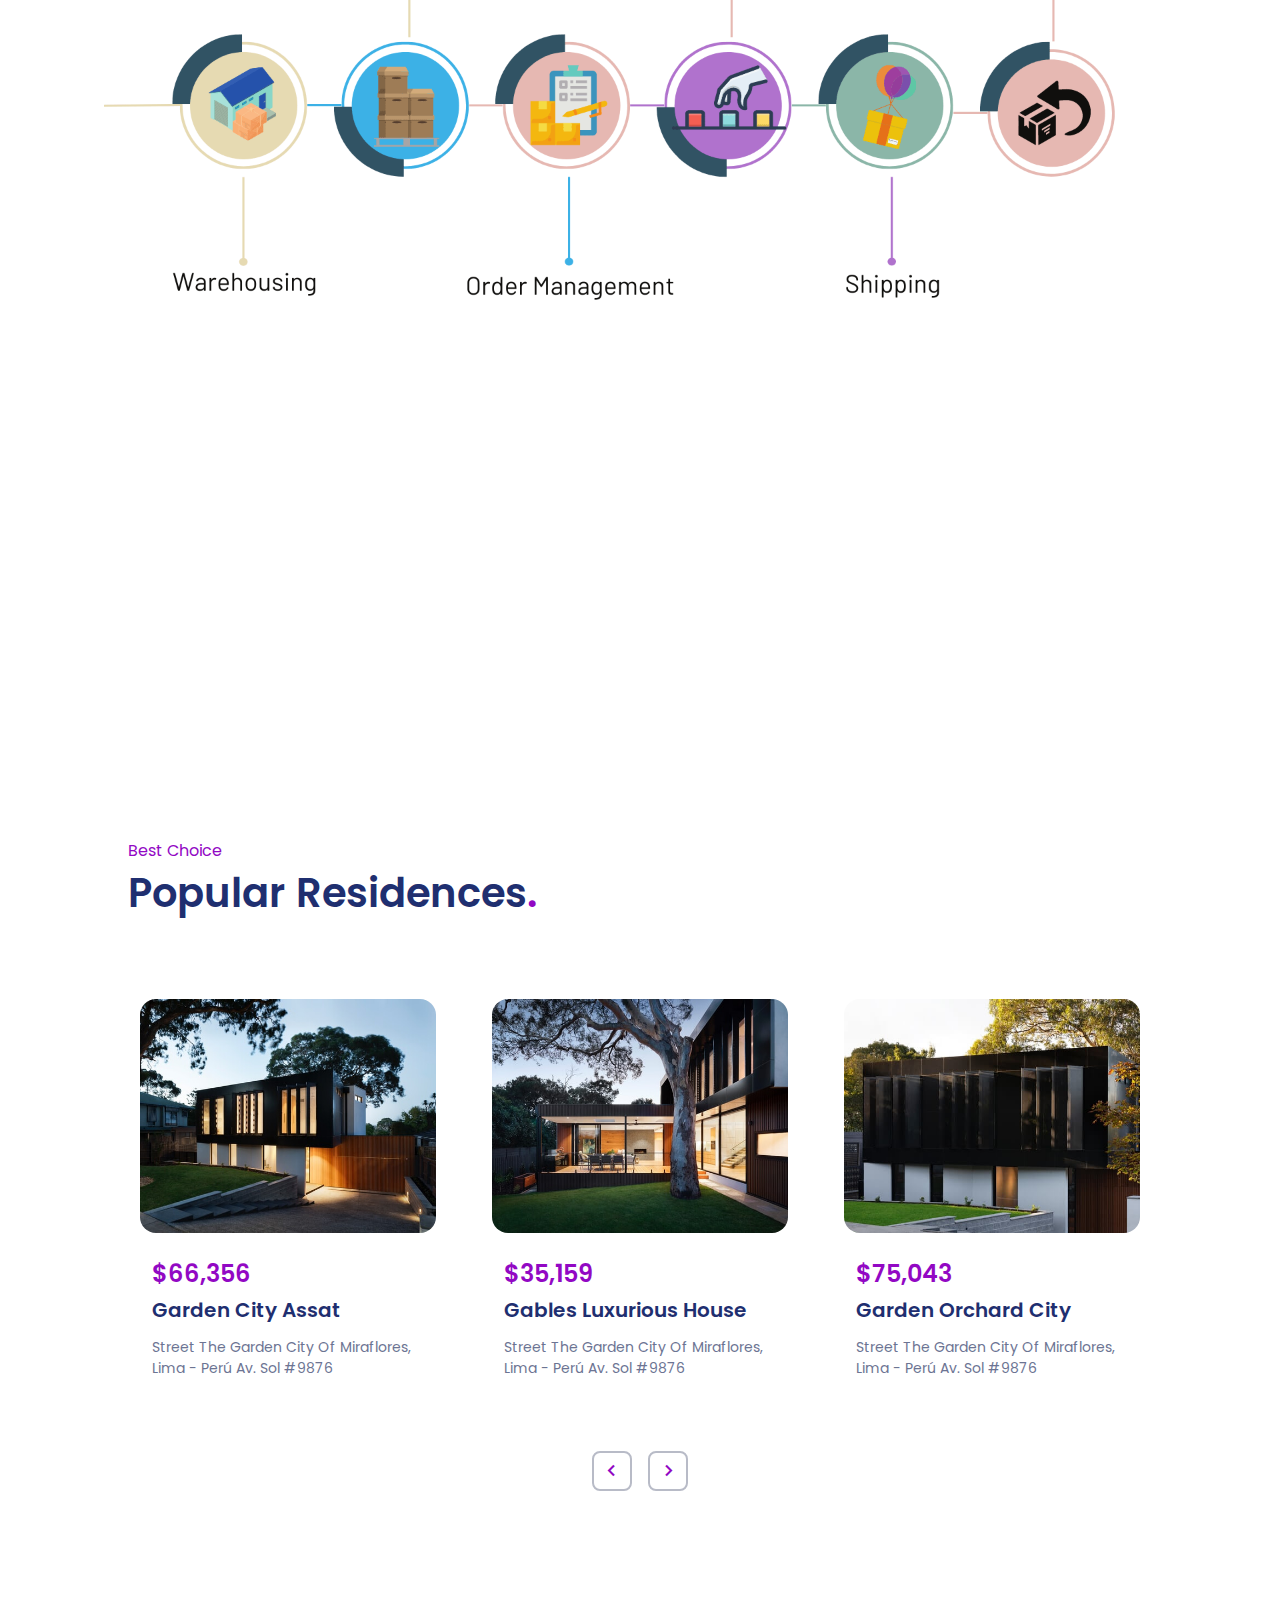
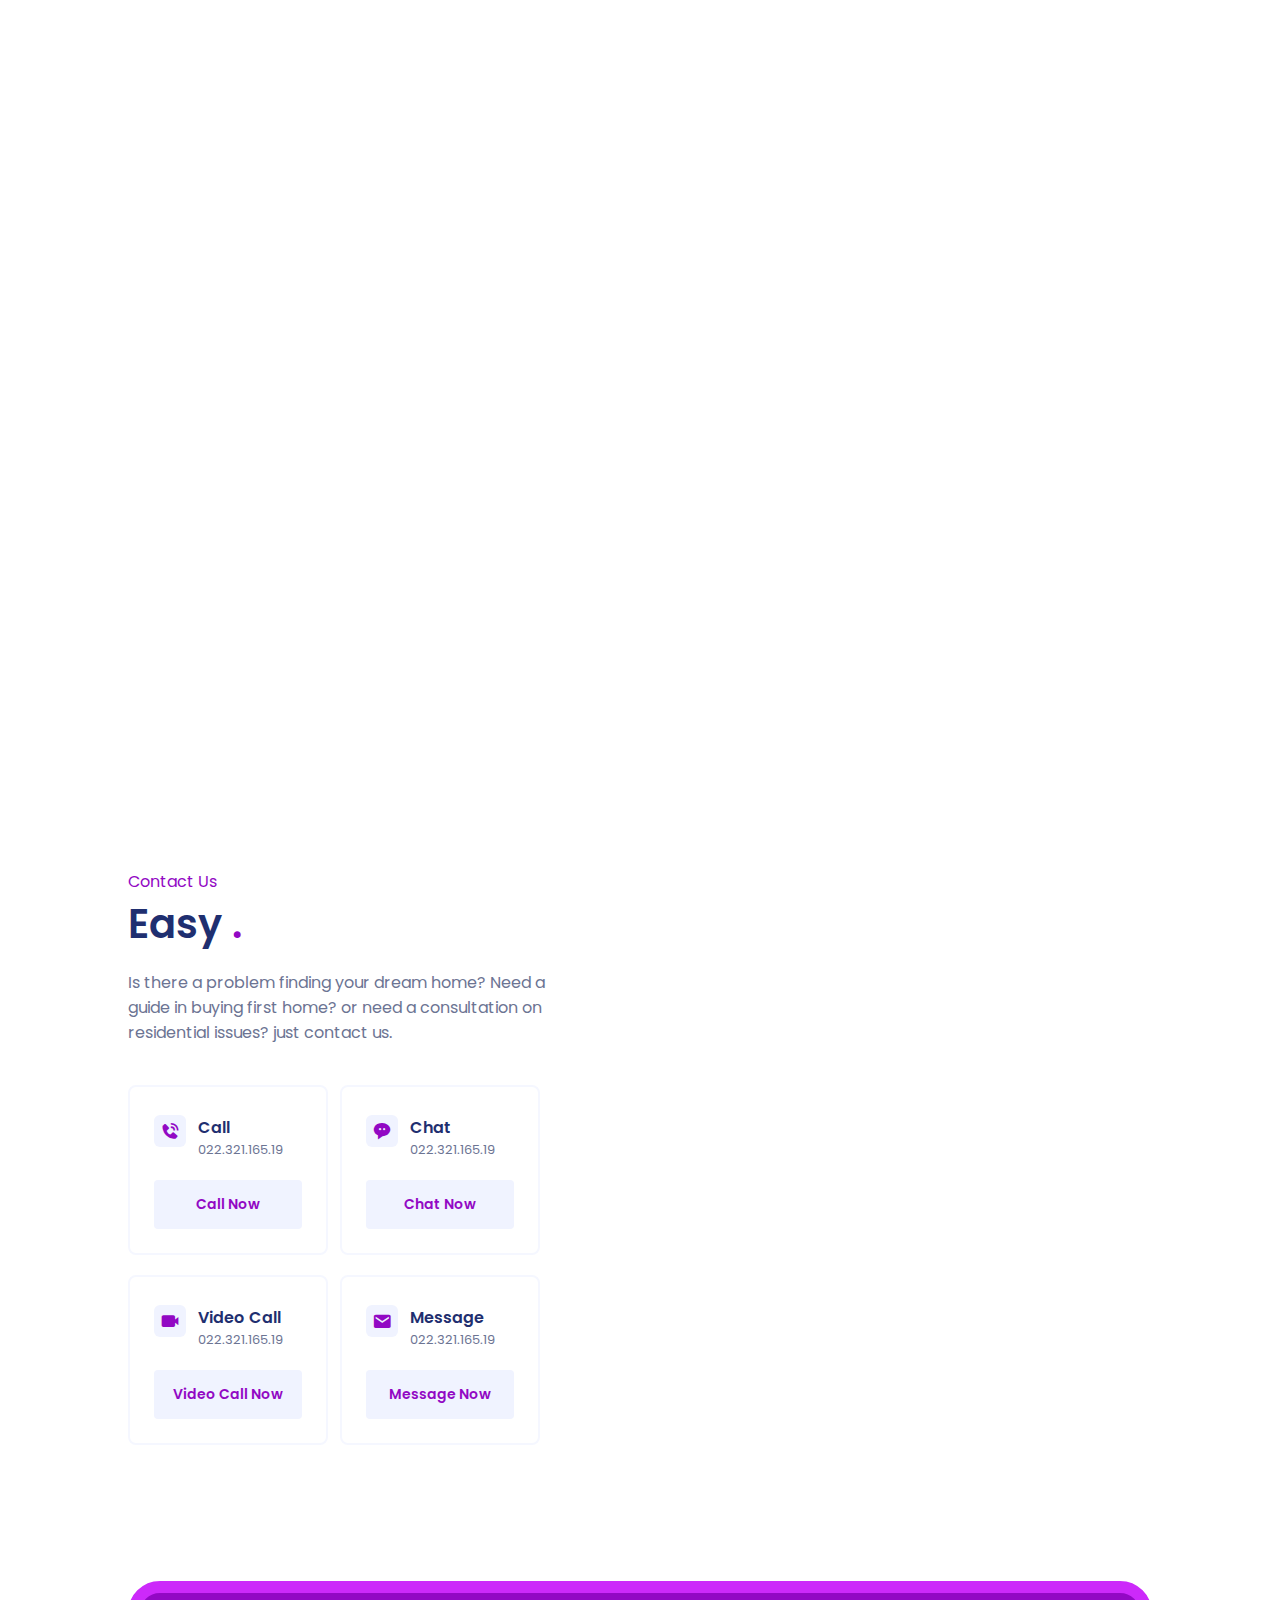
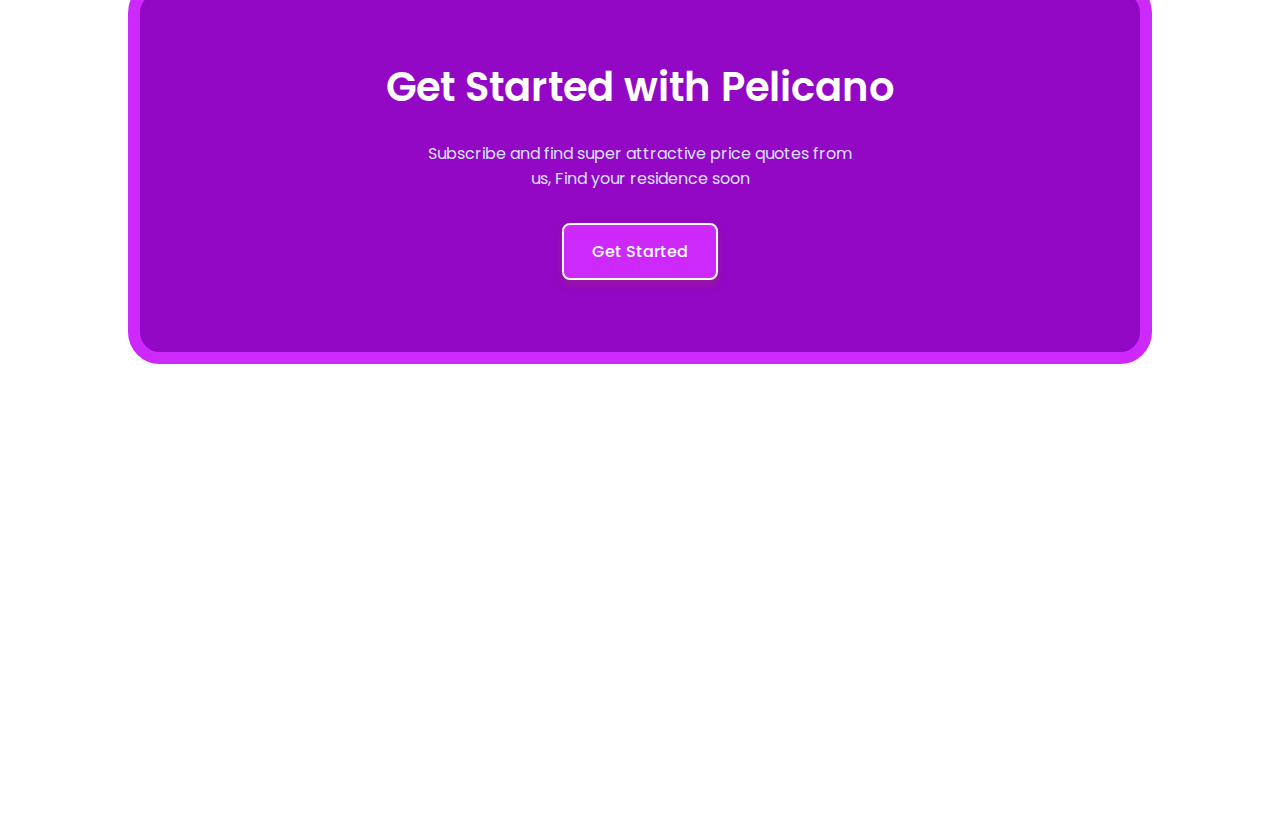
==== commit 99a18c77: "Update index.html" ====
--- a/index.html
+++ b/index.html
@@ -130,9 +130,10 @@
                 <img src="assets/img/6SOCB.webp" alt="" class="popular">
             </article>
             
-
+            <div class="Calign" align="center">
             <iframe class="elementor-video" frameborder="0" allowfullscreen="" allow="accelerometer; autoplay; clipboard-write; encrypted-media; gyroscope; picture-in-picture; web-share" title="Pelicano is an E-commerce End-To-End fulfillment company that helps small businesses grow." width="640" height="360" src="https://www.youtube.com/embed/CZ4xOhDBCK4?controls=1&amp;rel=0&amp;playsinline=0&amp;modestbranding=0&amp;autoplay=1&amp;start=0&amp;enablejsapi=1&amp;origin=https%3A%2F%2Fpelicano.biz&amp;widgetid=1" id="widget2"></iframe>
 
+        </div>
             <!--==================== POPULAR ====================-->
             <section class="popular section" id="popular">
                 <div class="container">
--- a/assets/css/styles.css
+++ b/assets/css/styles.css
@@ -339,11 +339,13 @@
     color: #fff;
 }
 
+
 .home__title {
     font-size: var(--biggest-font-size);
     line-height: 120%;
     margin-bottom: 1.25rem;
 }
+
 
 .home__description {
     color: var(--text-color-light);
@@ -459,6 +461,13 @@
     display: none;
 }
 
+.Calign {
+    margin: auto;
+    width: 50%;
+    border: 3px ;
+    padding: 10px;
+  }
+
 /*=============== LOGOS ===============*/
 
 .logos__container {
@@ -470,7 +479,7 @@
 
 .logos__img img {
     height: 60px;
-    opacity: 0.2;
+    opacity: 0.3;
     transition: 0.3s;
 }
 
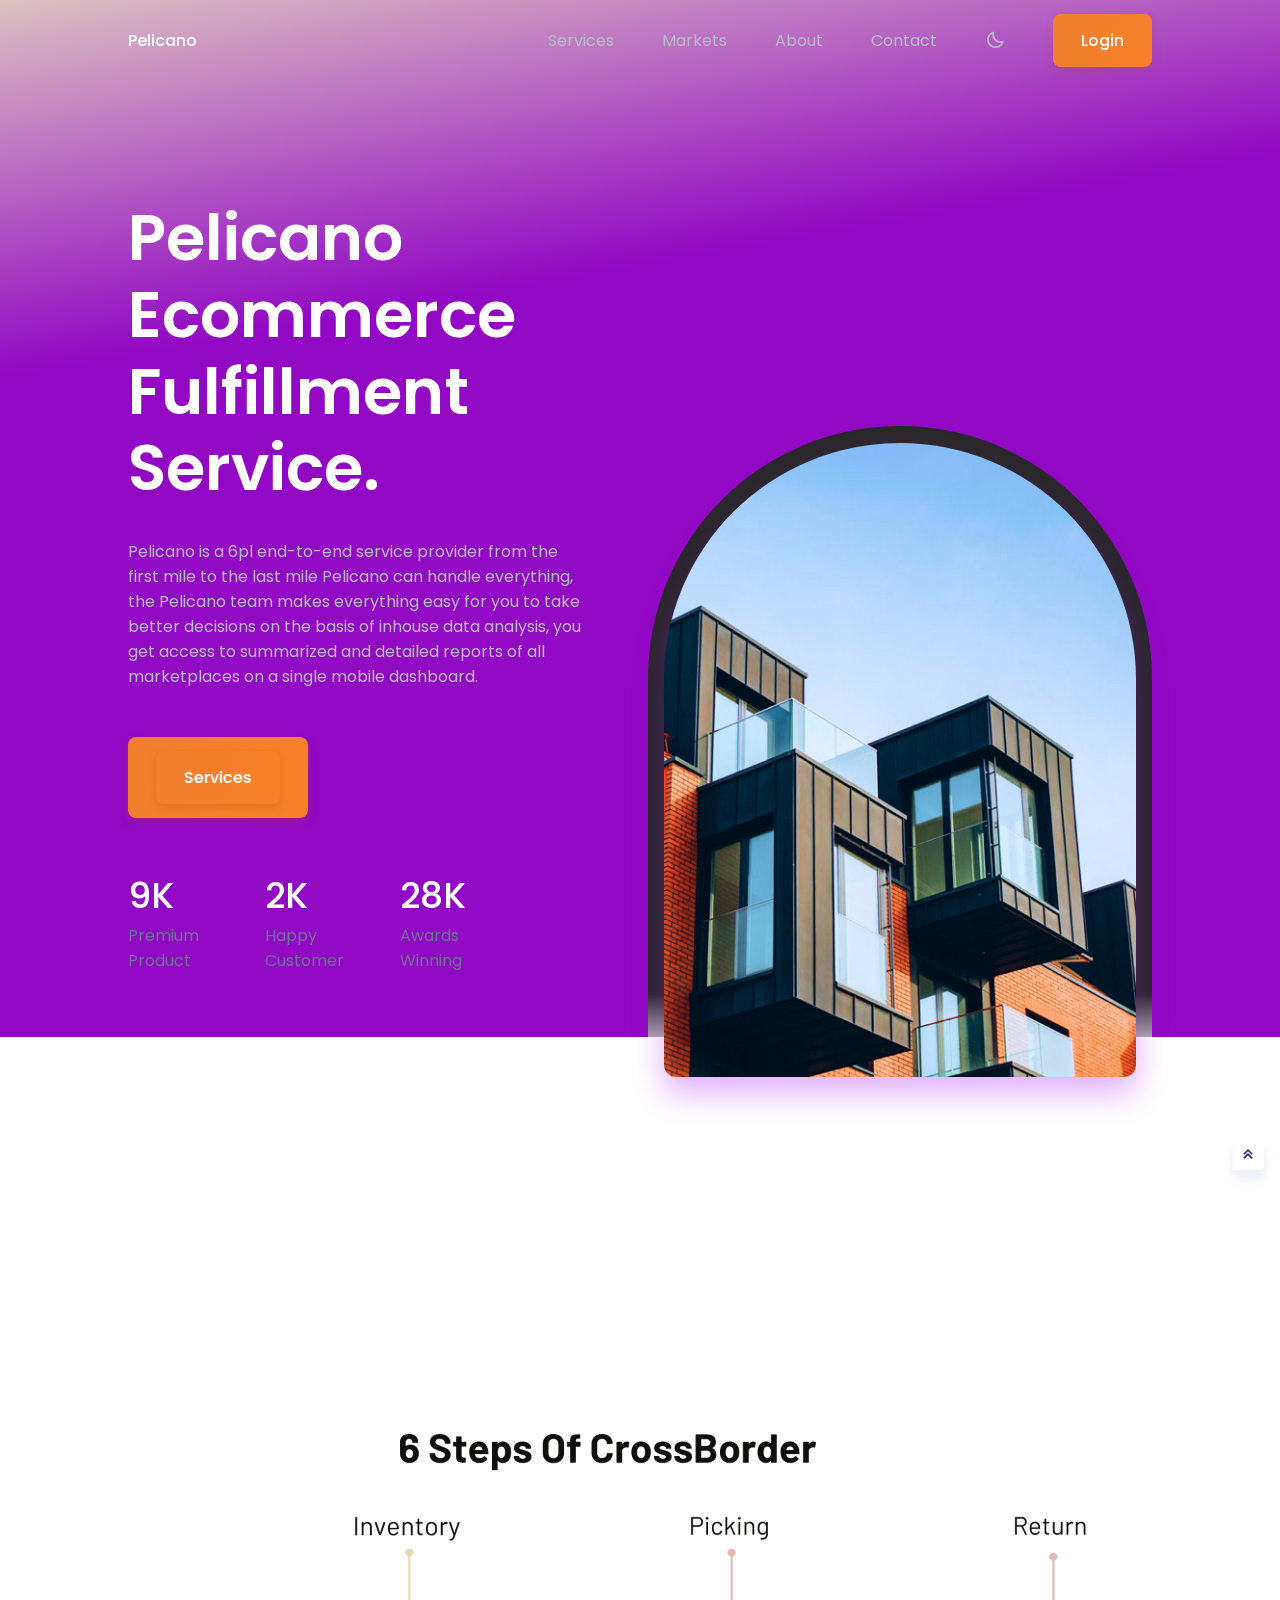
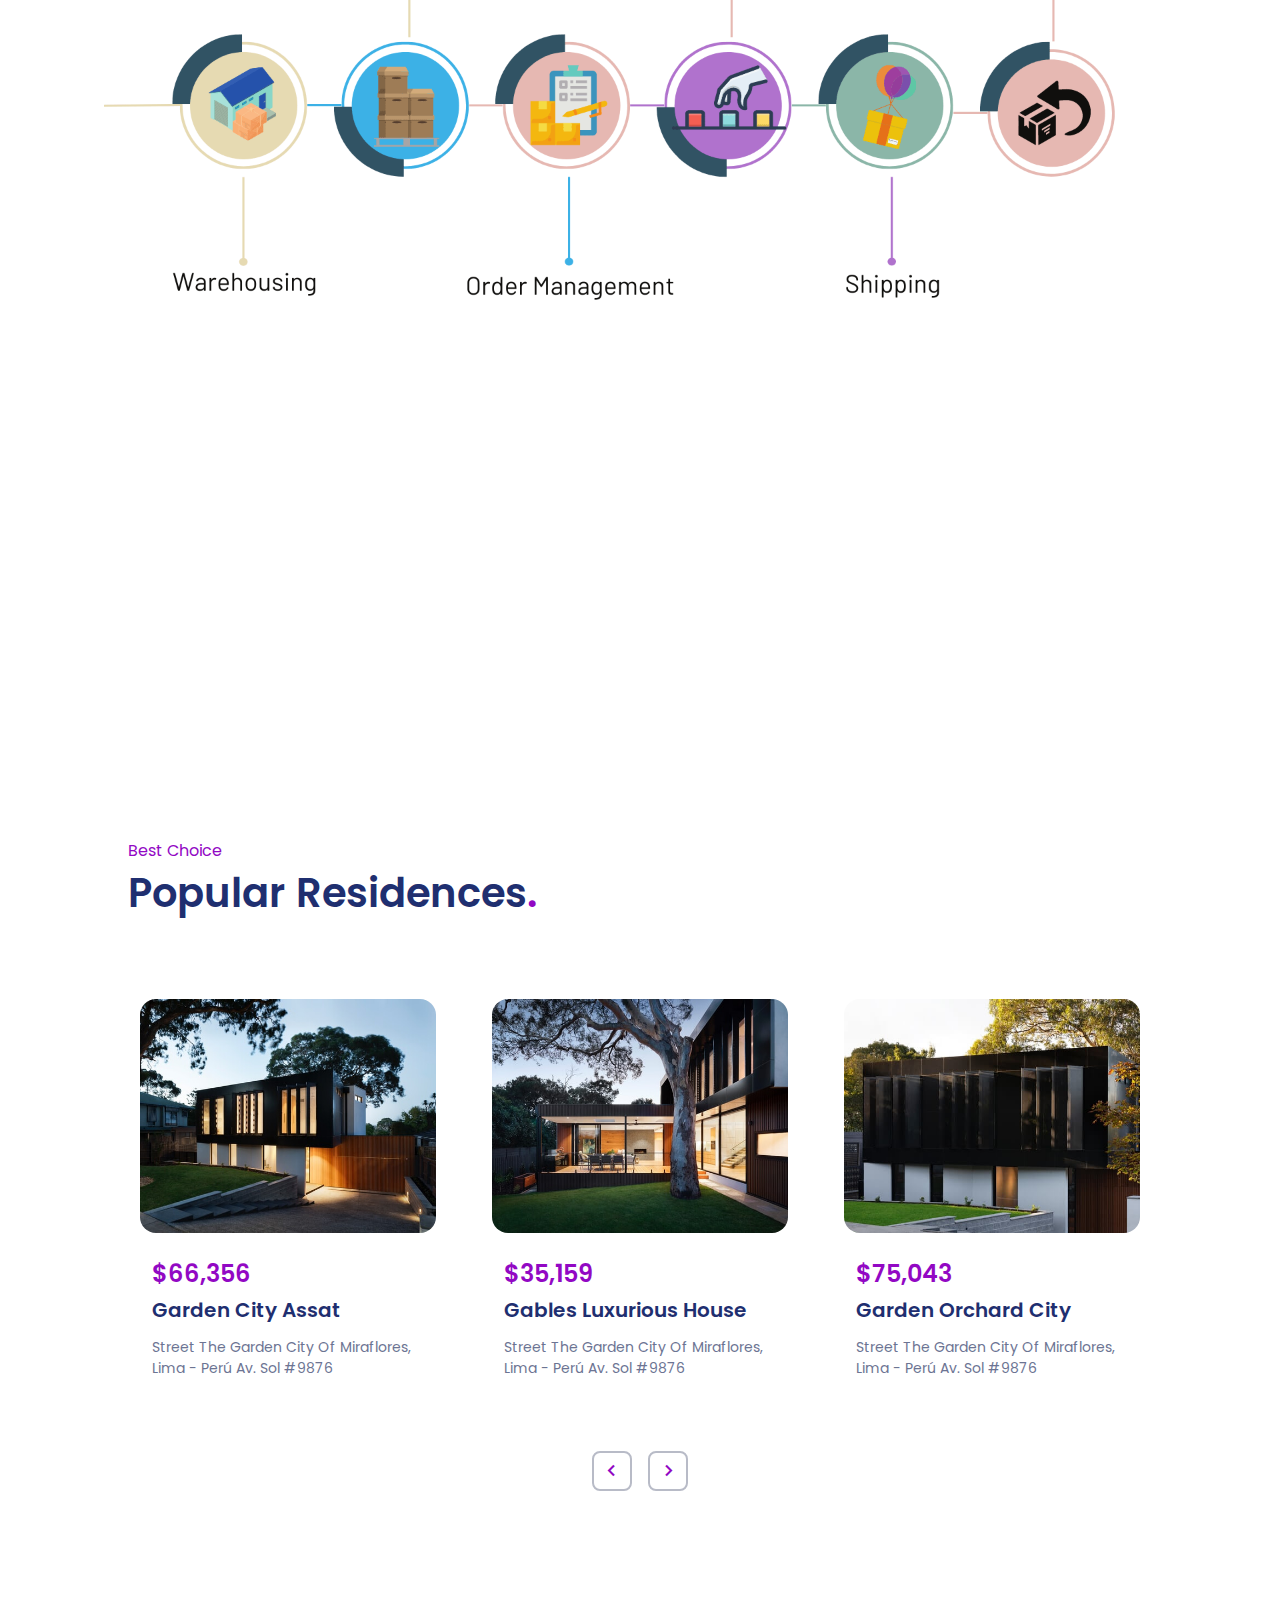
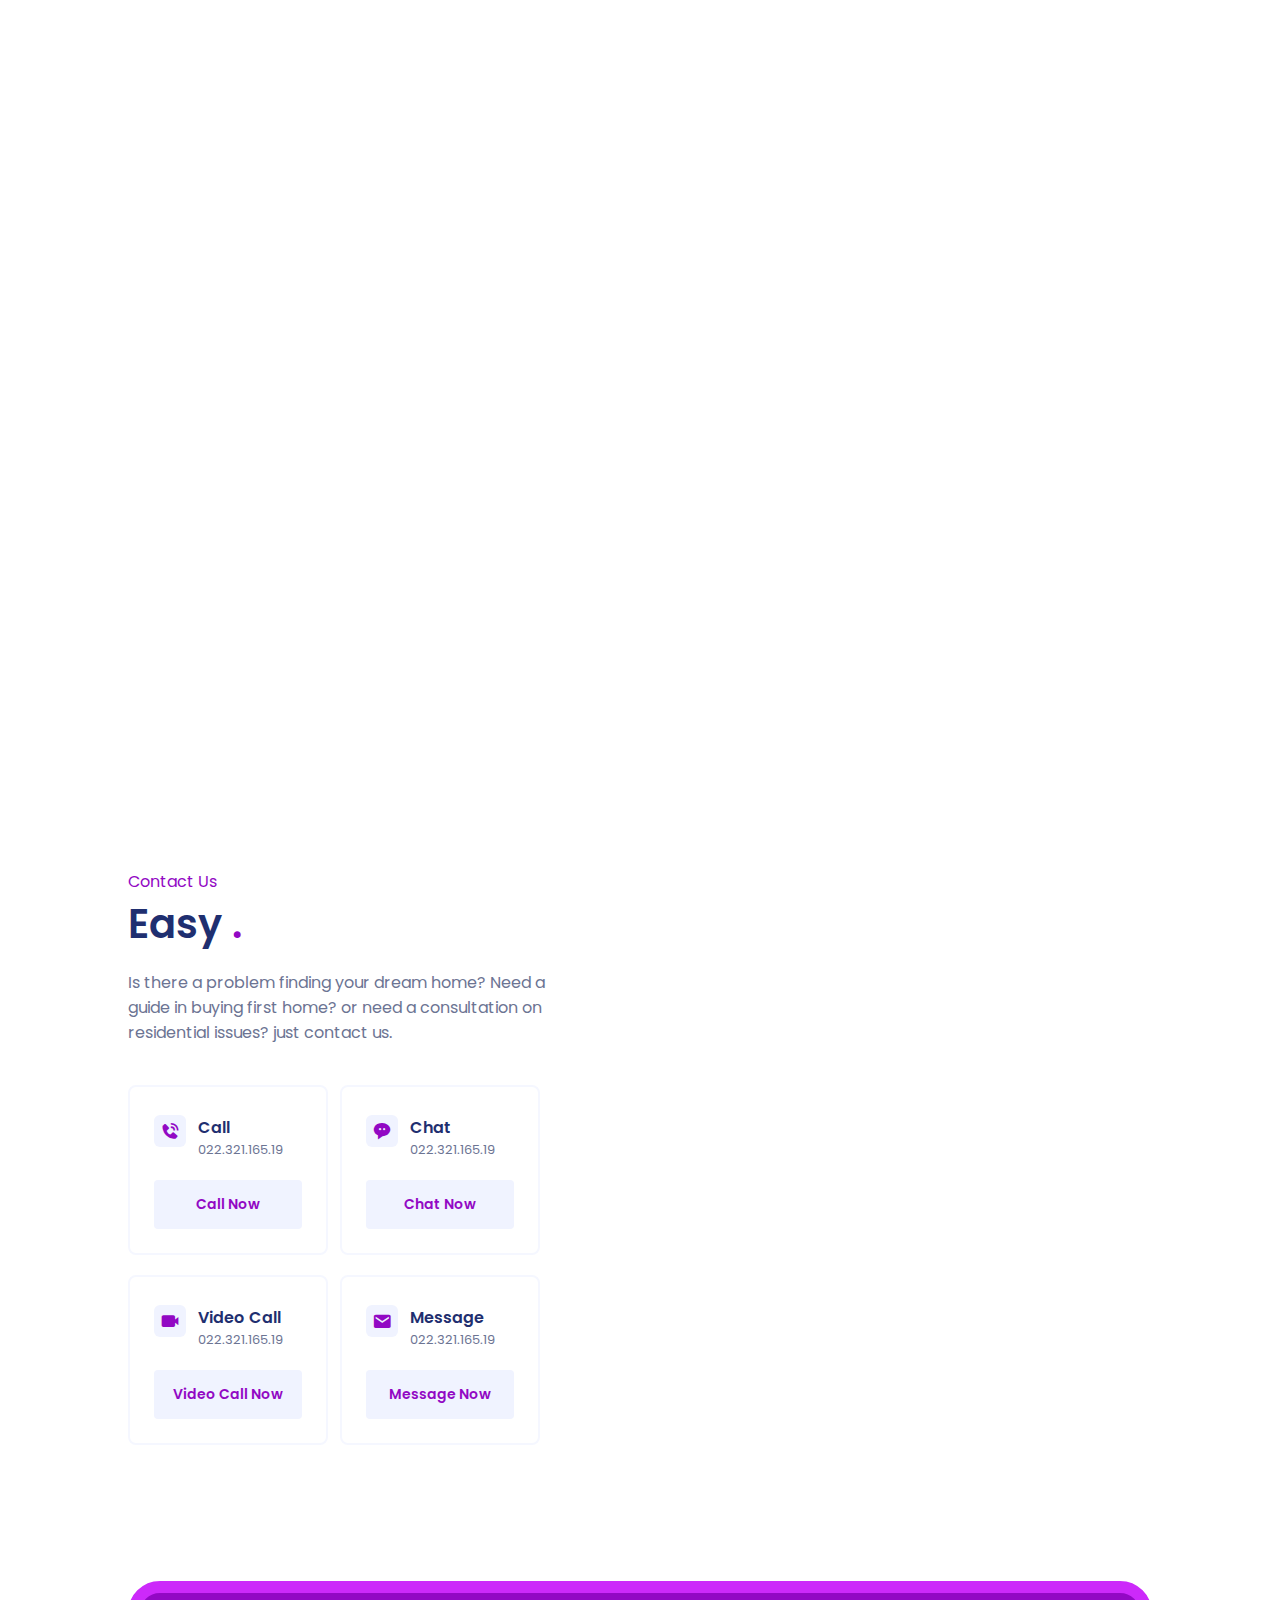
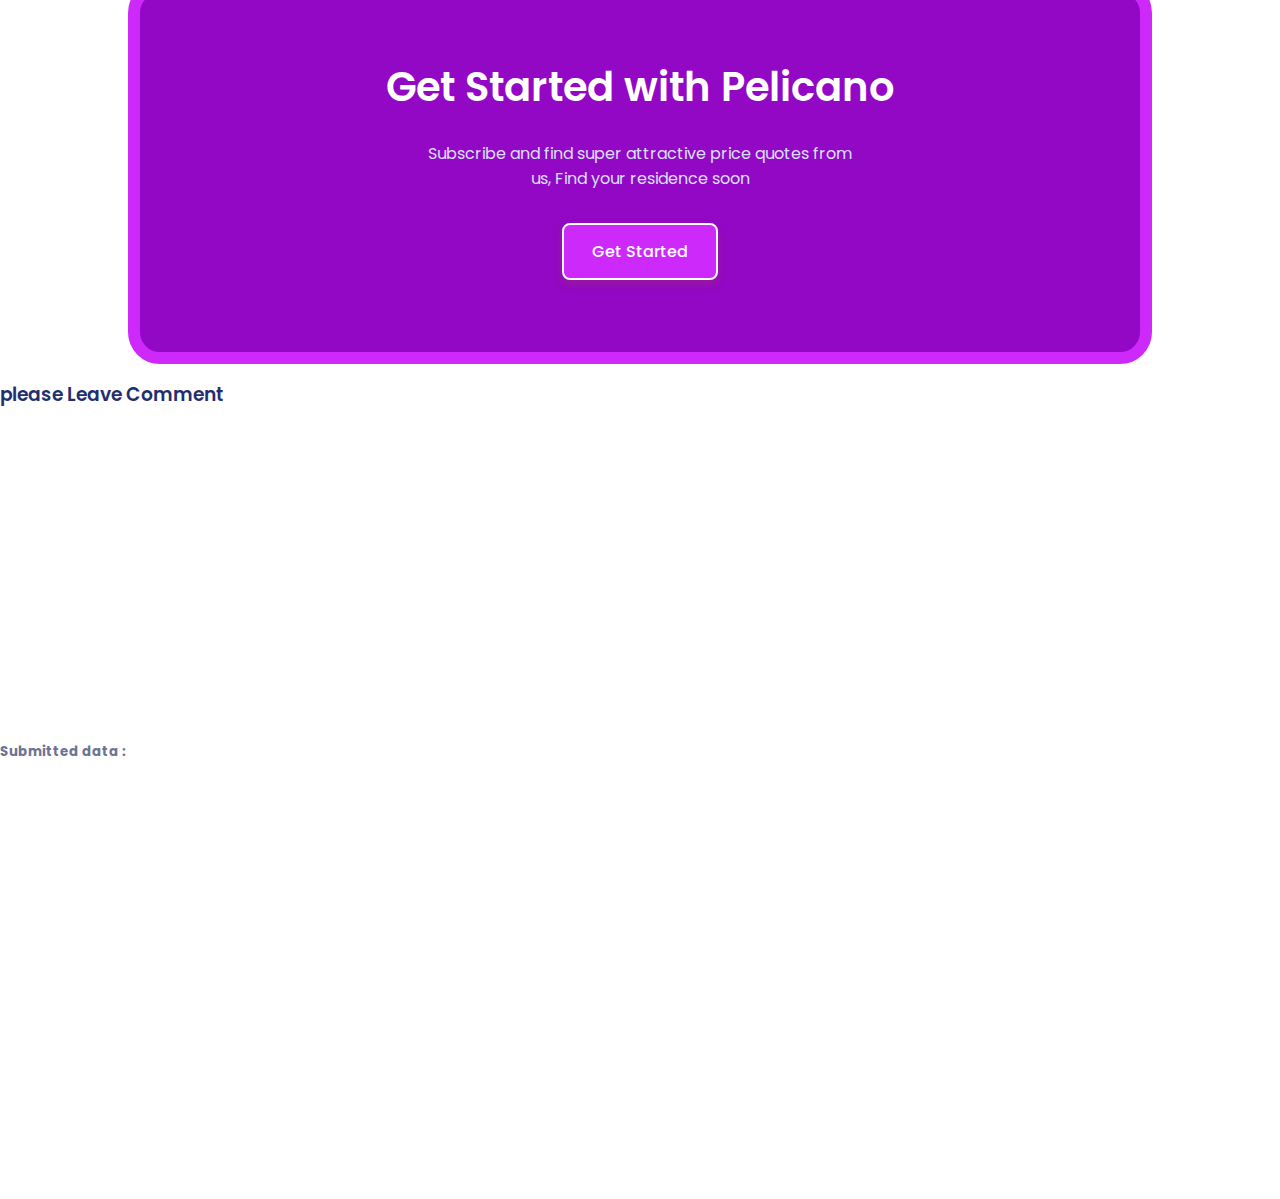
==== commit f9ecf71e: "Add files via upload" ====
--- a/index.html
+++ b/index.html
@@ -130,7 +130,7 @@
                 <img src="assets/img/6SOCB.webp" alt="" class="popular">
             </article>
             
-            <div class="Calign" align="center">
+            <div class="Calign">
             <iframe class="elementor-video" frameborder="0" allowfullscreen="" allow="accelerometer; autoplay; clipboard-write; encrypted-media; gyroscope; picture-in-picture; web-share" title="Pelicano is an E-commerce End-To-End fulfillment company that helps small businesses grow." width="640" height="360" src="https://www.youtube.com/embed/CZ4xOhDBCK4?controls=1&amp;rel=0&amp;playsinline=0&amp;modestbranding=0&amp;autoplay=1&amp;start=0&amp;enablejsapi=1&amp;origin=https%3A%2F%2Fpelicano.biz&amp;widgetid=1" id="widget2"></iframe>
 
         </div>
@@ -395,6 +395,49 @@
                     </p>
                     <a href="#" class="button subscribe__button">Get Started</a>
                 </div>
+            </section>
+
+
+            <section>
+                
+      <div>
+        <div>
+        
+            
+                <h3 class="">please Leave Comment</h3>
+                    
+                        <form id="myForm" action="" class="home__search">
+                              
+                                <form id="myForm" action="" class="home__value">
+                                    Full name: <input class="home__search-input" id="userName" type="text" name="fname">
+                                </form>
+                                <form id="myForm" action="" class="home__search">
+                                    Email : <input id="userEmail" type="text" name="email">
+                                </form>
+                                <form id="myForm" action="" class="home__search">
+                                    <textarea class="home__search-input" id ="userComment" rows="4" cols="50" name="comment"> Enter comment here...</textarea>
+                                    <input type="button" onclick="myFunction()" value="Submit">
+                                </form>
+                            
+                        </form>
+                    
+           
+        </form>
+        <h5>Submitted data :</h5>
+        <p id="data"></p>
+     </div>
+        <script>
+           function myFunction(){
+            let data = "";  let name = document.getElementById("userName").value
+            let email = document.getElementById("userEmail").value
+            let comment = document.getElementById("userComment").value
+           
+           data = "User name : "+name+"<br/>User email : "+email+ "<br/>User comment : "+comment
+           
+           document.getElementById("data").innerHTML = data  // display data to paragraph
+           }
+        </script>
+        </div>
             </section>
         </main>
 
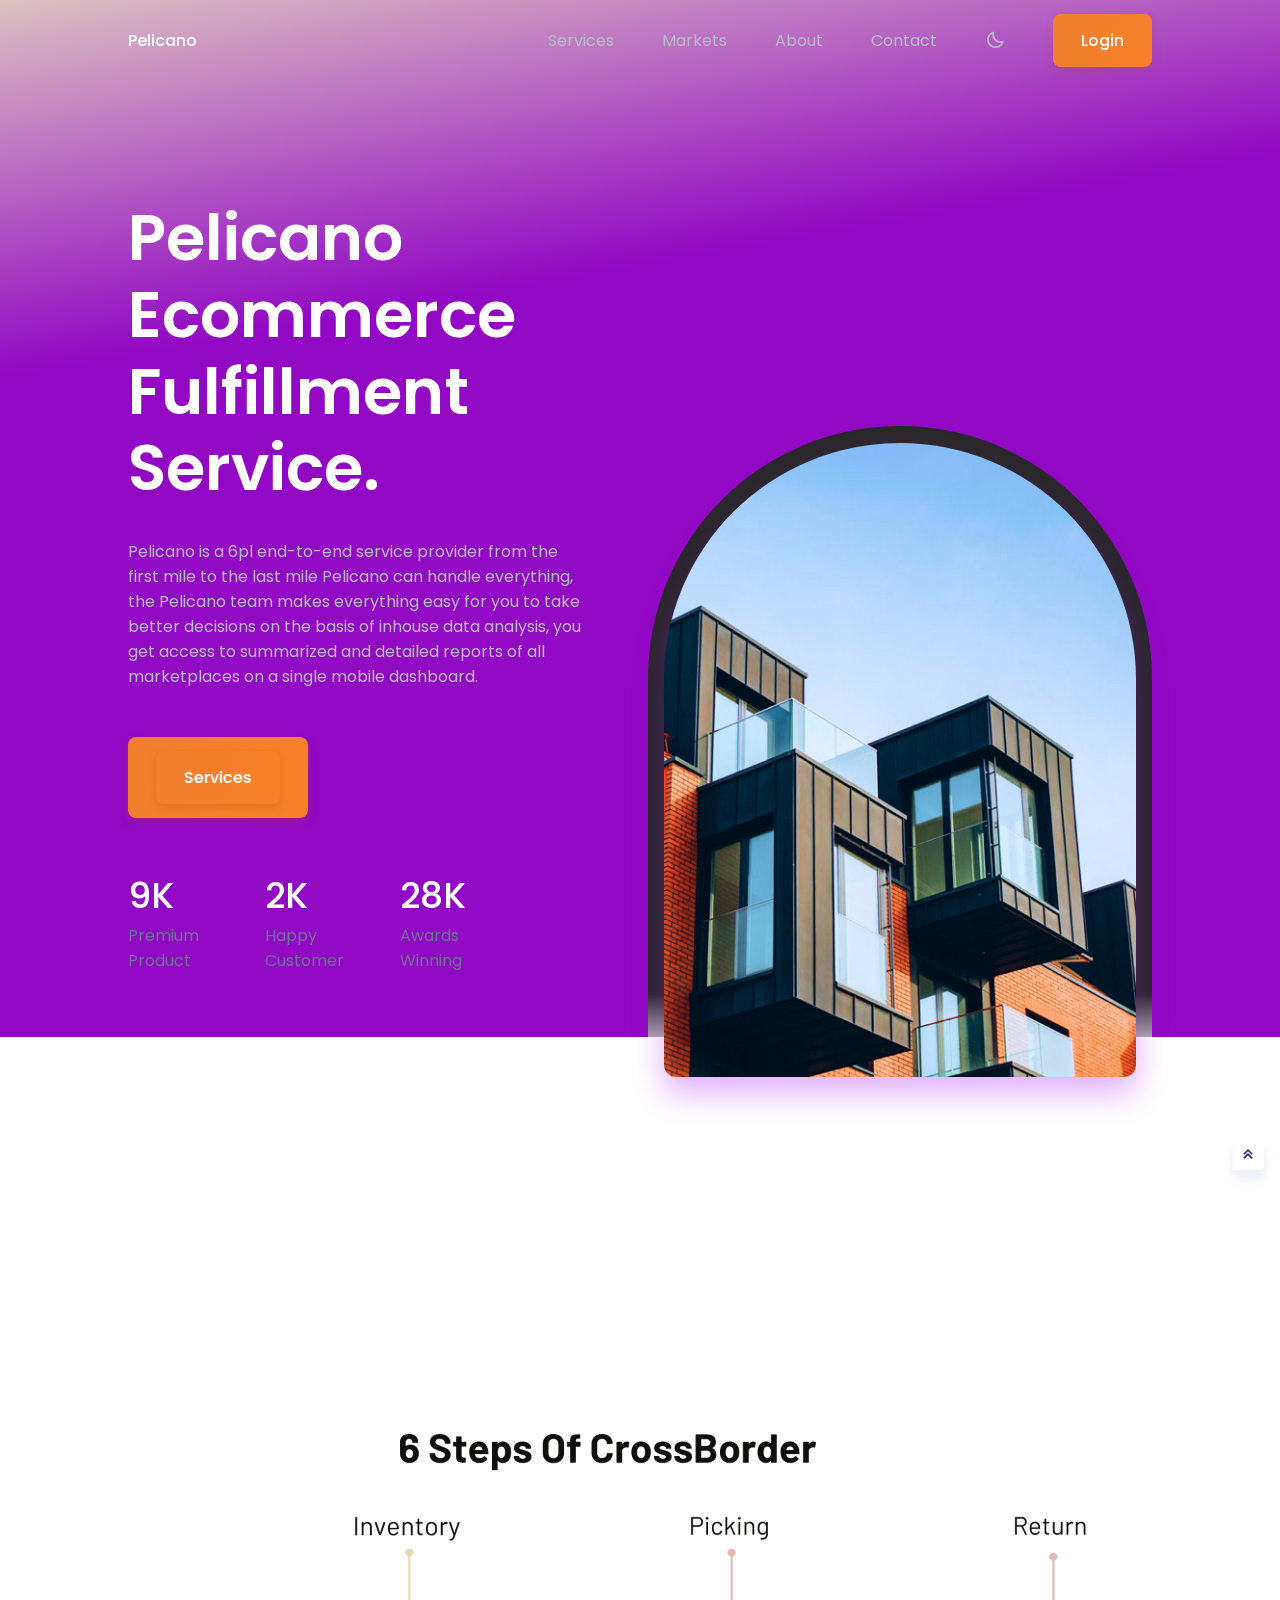
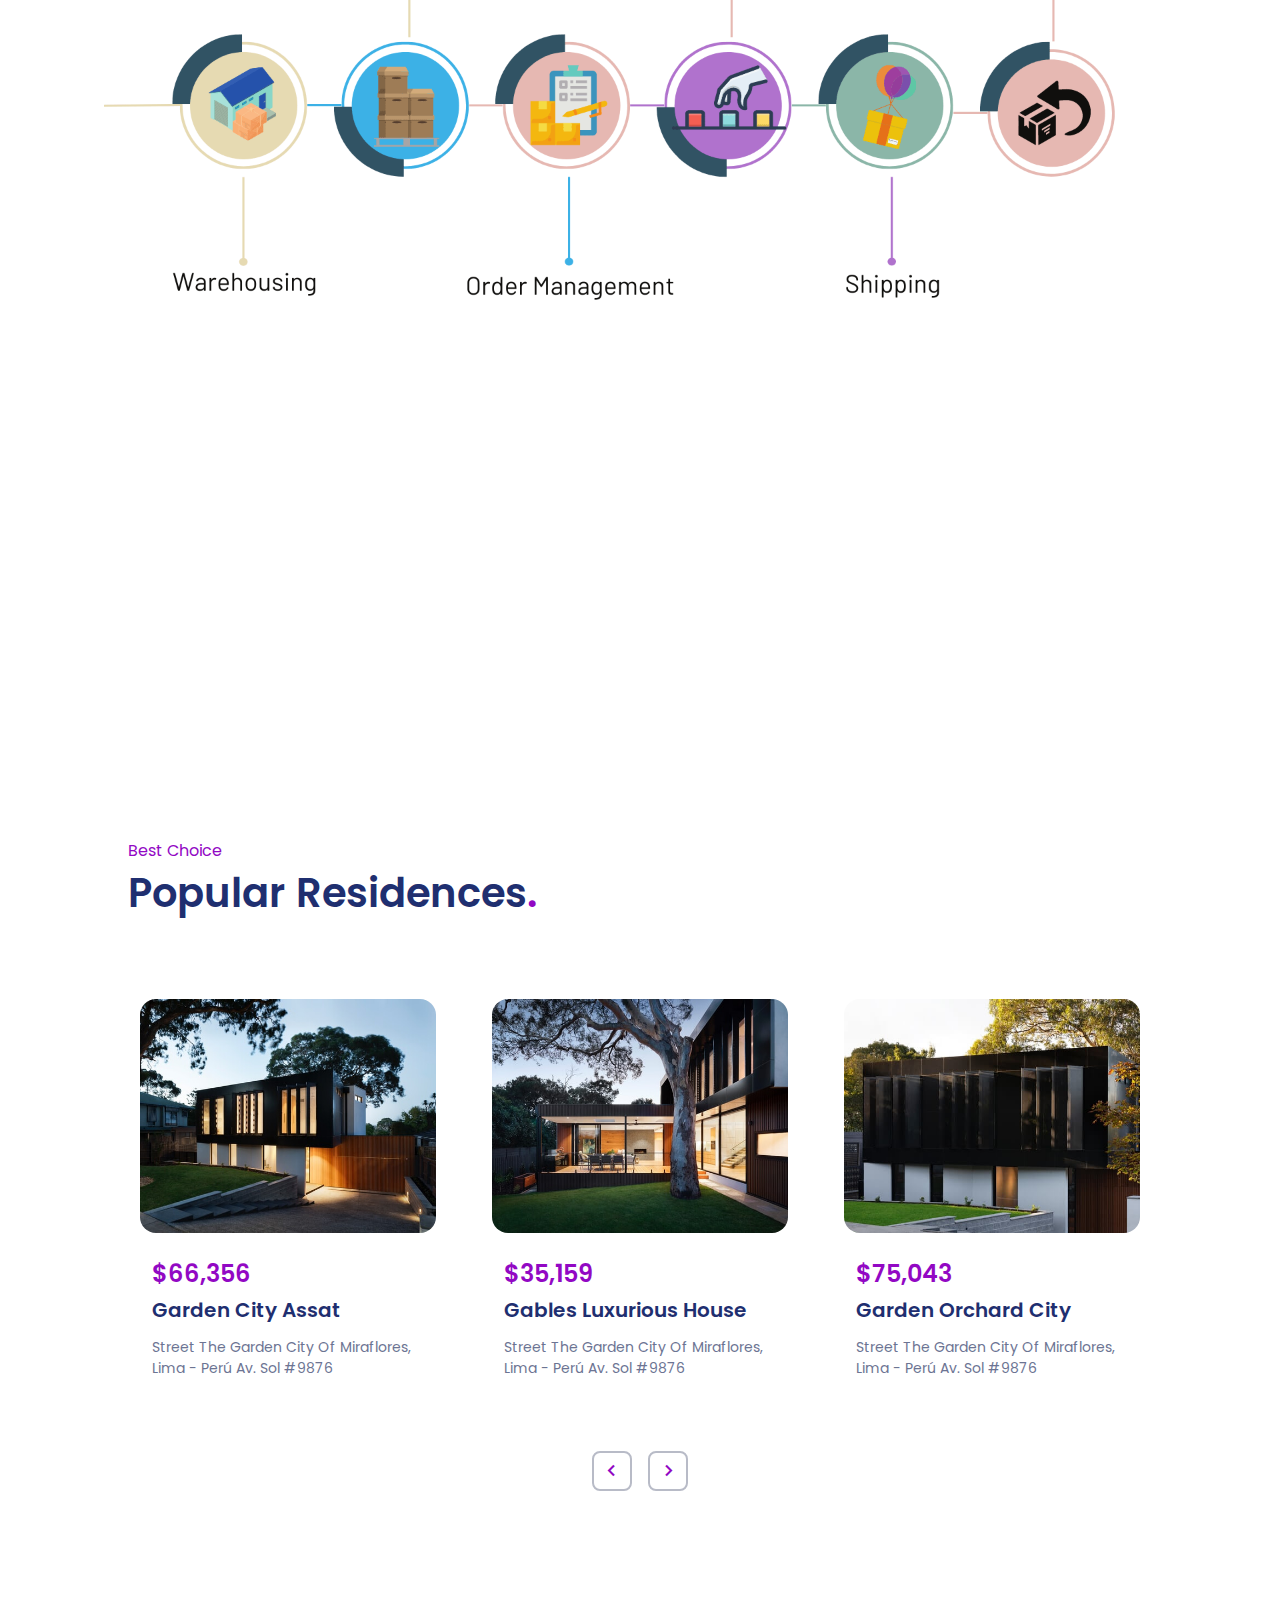
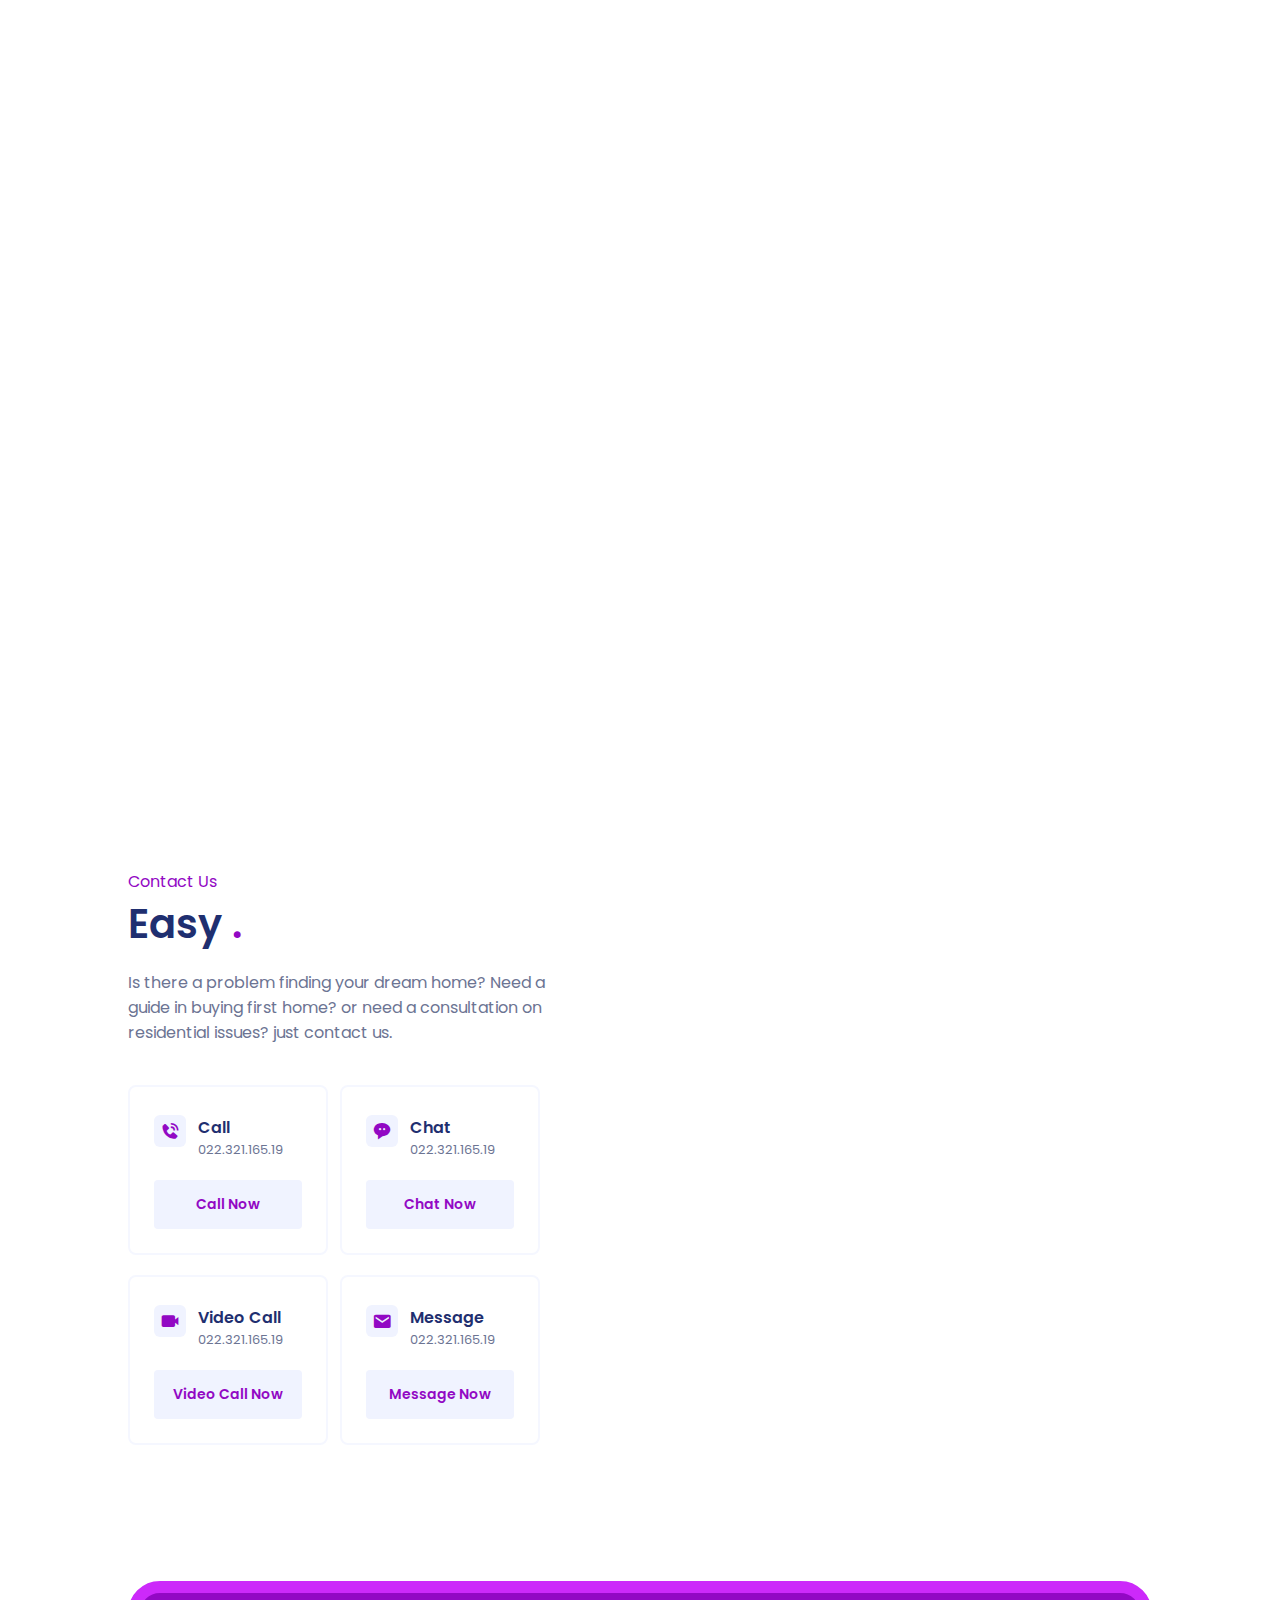
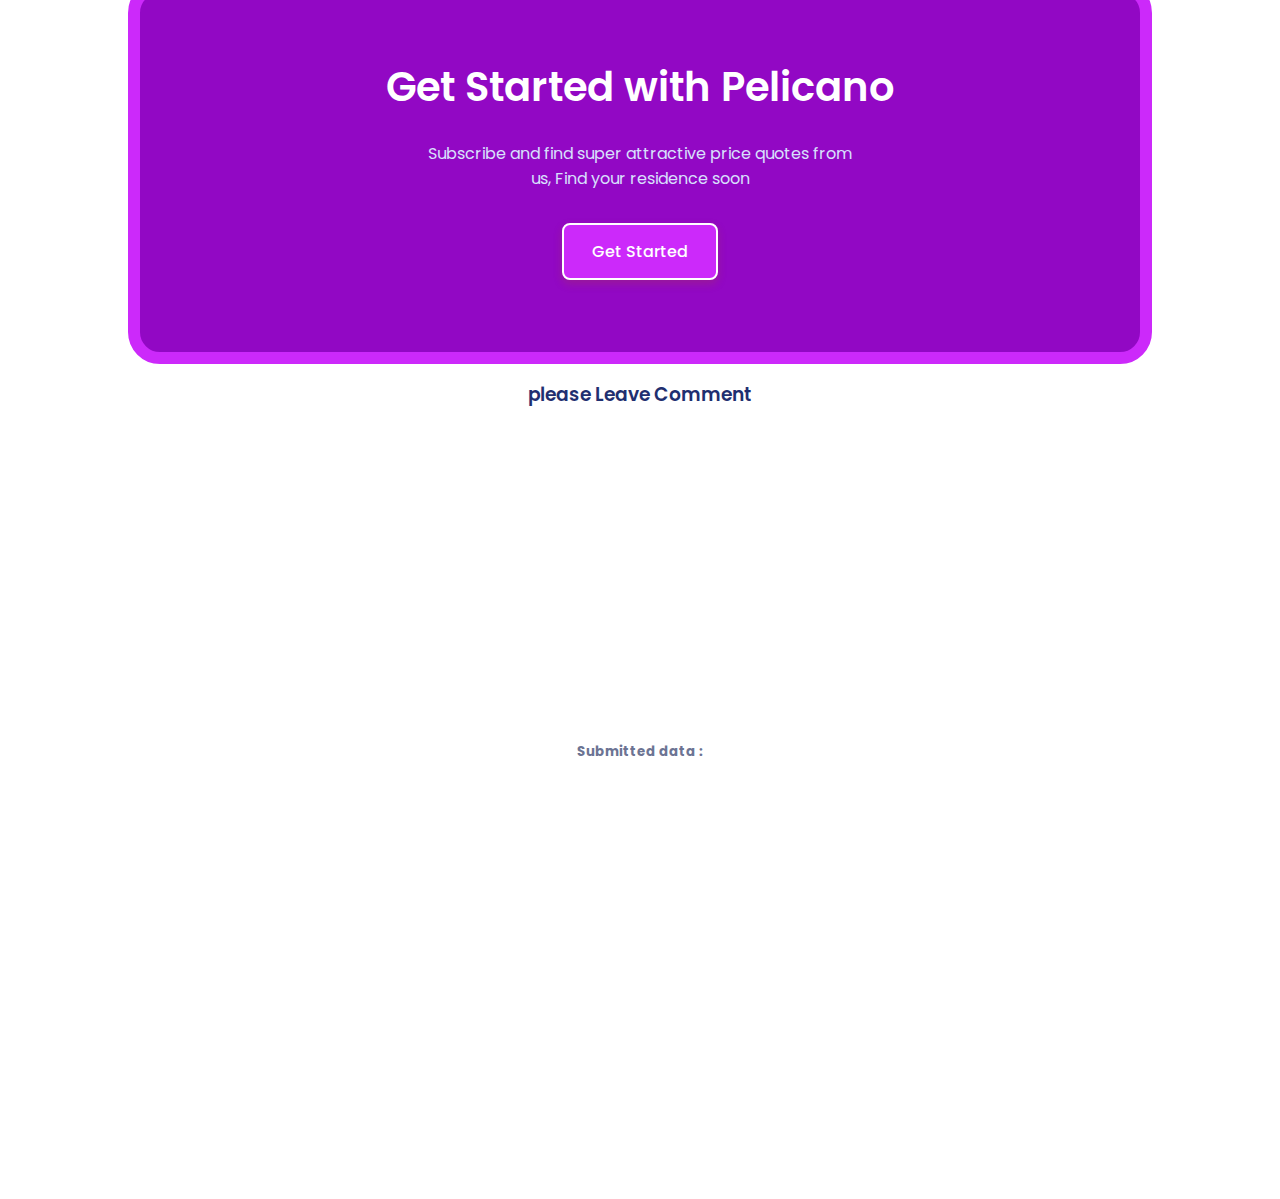
==== commit f4cdfb84: "Update index.html" ====
--- a/index.html
+++ b/index.html
@@ -401,7 +401,7 @@
             <section>
                 
       <div>
-        <div>
+        <div align="center">
         
             
                 <h3 class="">please Leave Comment</h3>
@@ -419,10 +419,8 @@
                                     <input type="button" onclick="myFunction()" value="Submit">
                                 </form>
                             
+                        
                         </form>
-                    
-           
-        </form>
         <h5>Submitted data :</h5>
         <p id="data"></p>
      </div>
